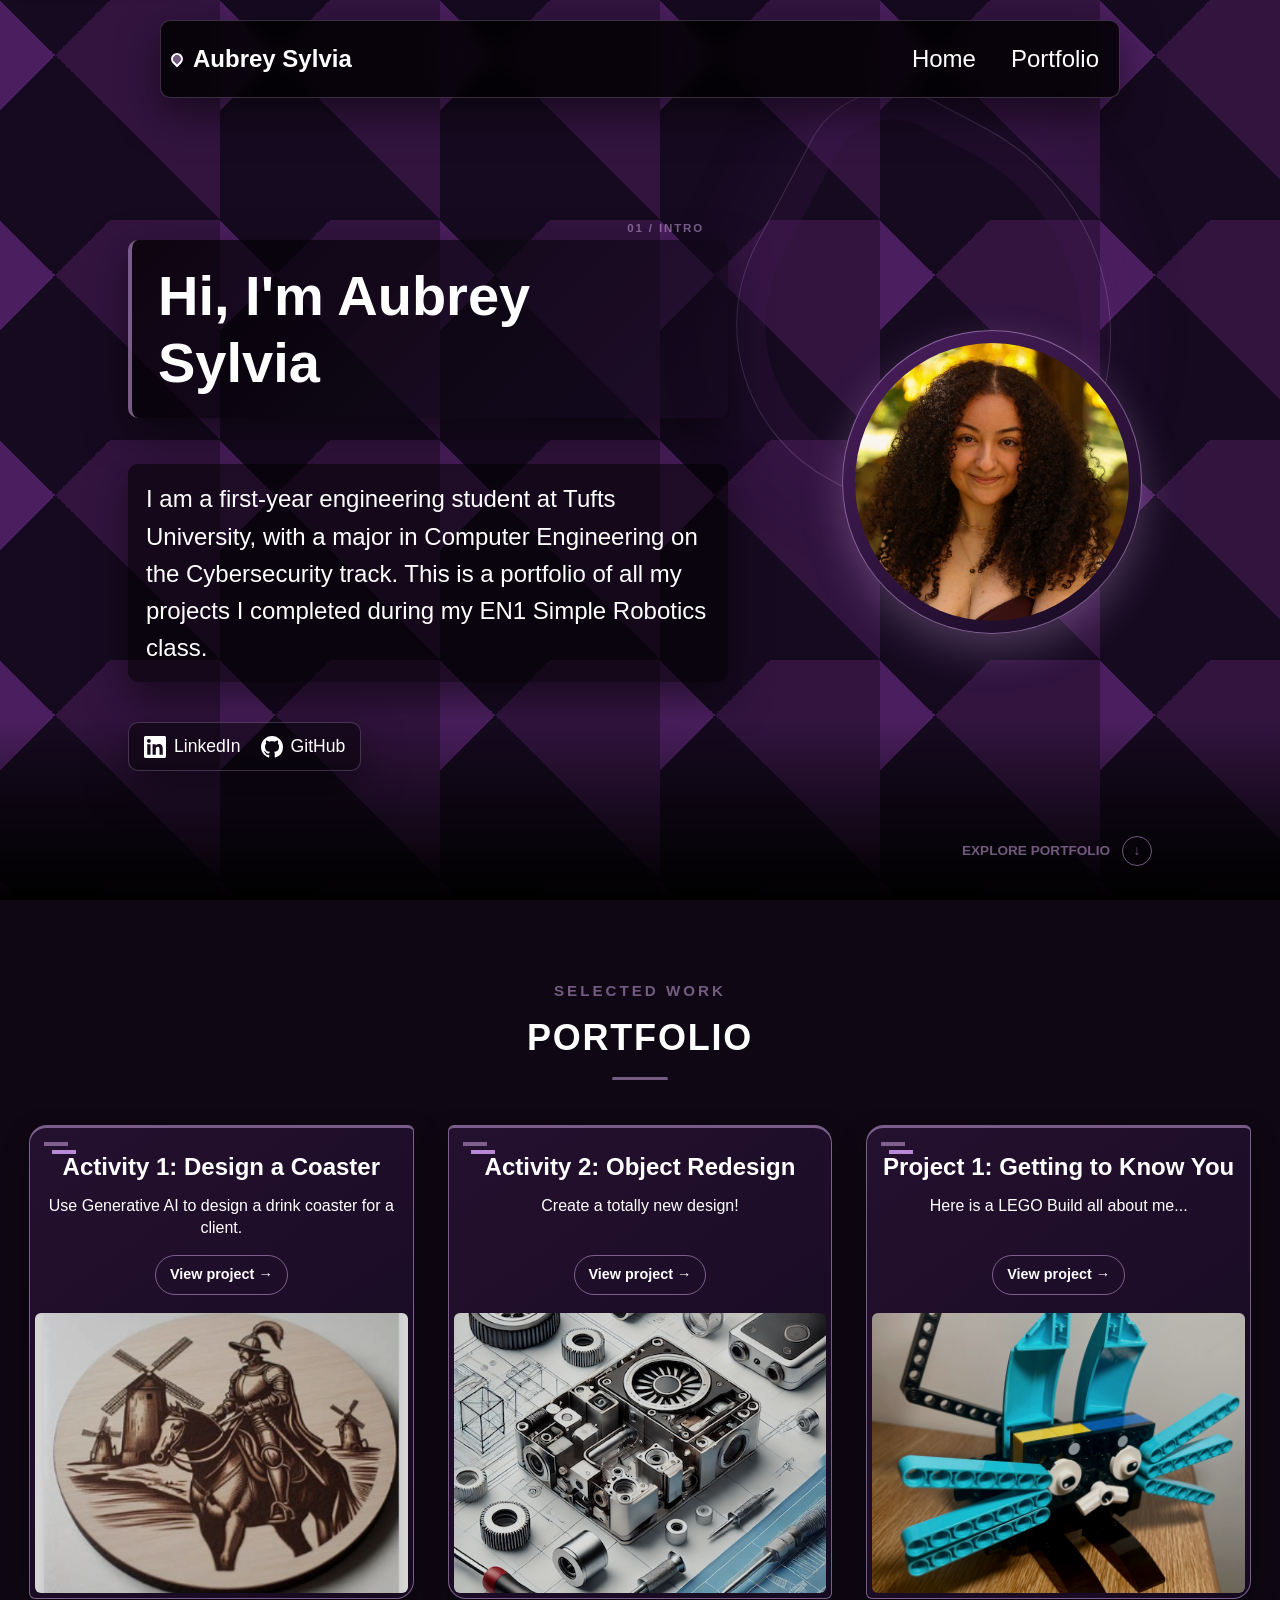
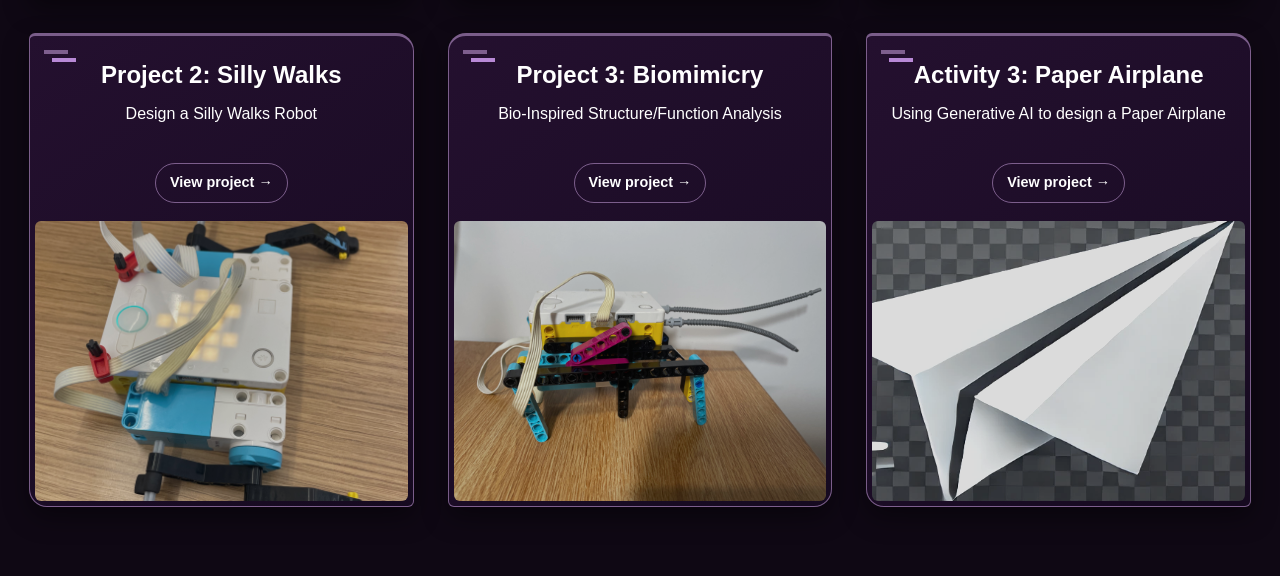
==== index.html @ a6e06957 "Small changes" ====
<!DOCTYPE html>
<html lang="en">
<head>
    <title>Aubrey Sylvia - Portfolio</title>

    <!-- Recommended meta tags -->
    <meta charset="UTF-8">
    <meta name="viewport" content="width=device-width,initial-scale=1.0">
    <meta name="description" content="Aubrey Sylvia's engineering portfolio: activities and projects from an intro-to-engineering course.">

    <!-- Stylesheet (CSS) -->
    <link rel="stylesheet" href="./index.css">
</head>
<body>

    <a class="skip-link" href="#main-content">Skip to main content</a>

    <!-- Header and Navigation Section -->
    <header class="header">
        <a class="name">Aubrey Sylvia</a>
        <nav class="navbar">
            <a href="#">Home</a>
            <a href="#portfolio">Portfolio</a>
        </nav>
    </header>

    <!-- Introduction Section -->
    <section class="home" id="main-content" tabindex="-1">
        <div class="home-layout">
            <div class="home-content">
                <h1>Hi, I'm Aubrey Sylvia</h1>
                <p>I am a first-year engineering student at Tufts University, with a major in Computer Engineering on the Cybersecurity track. This is a portfolio of all my projects I completed during my EN1 Simple Robotics class.</p>

            <!-- Replace these hrefs with your own LinkedIn/GitHub URLs -->
            <div class="socials">
                <a href="https://www.linkedin.com/in/aubrey-sylvia-99bbb8426/" target="_blank" rel="noopener" class="social-link">
                    <svg viewBox="0 0 24 24" aria-hidden="true"><path d="M20.447 20.452h-3.554v-5.569c0-1.328-.027-3.037-1.852-3.037-1.853 0-2.136 1.446-2.136 2.939v5.667H9.351V9h3.414v1.561h.046c.477-.9 1.637-1.85 3.37-1.85 3.601 0 4.267 2.37 4.267 5.455v6.286zM5.337 7.433c-1.144 0-2.063-.926-2.063-2.065 0-1.138.92-2.063 2.063-2.063 1.14 0 2.064.925 2.064 2.063 0 1.139-.925 2.065-2.064 2.065zm1.782 13.019H3.555V9h3.564v11.452zM22.225 0H1.771C.792 0 0 .774 0 1.729v20.542C0 23.227.792 24 1.771 24h20.451C23.2 24 24 23.227 24 22.271V1.729C24 .774 23.2 0 22.222 0h.003z"/></svg>
                    <span>LinkedIn</span>
                </a>
                <a href="https://github.com/Asylvi02" target="_blank" rel="noopener" class="social-link">
                    <svg viewBox="0 0 24 24" aria-hidden="true"><path d="M12 0C5.37 0 0 5.37 0 12c0 5.31 3.435 9.795 8.205 11.385.6.105.825-.255.825-.57 0-.285-.015-1.23-.015-2.235-3.015.555-3.795-.735-4.035-1.41-.135-.345-.72-1.41-1.23-1.695-.42-.225-1.02-.78-.015-.795.945-.015 1.62.87 1.845 1.23 1.08 1.815 2.805 1.305 3.495.99.105-.78.42-1.305.765-1.605-2.67-.3-5.46-1.335-5.46-5.925 0-1.305.465-2.385 1.23-3.225-.12-.3-.54-1.53.12-3.18 0 0 1.005-.315 3.3 1.23.96-.27 1.98-.405 3-.405s2.04.135 3 .405c2.295-1.56 3.3-1.23 3.3-1.23.66 1.65.24 2.88.12 3.18.765.84 1.23 1.905 1.23 3.225 0 4.605-2.805 5.625-5.475 5.925.435.375.81 1.095.81 2.22 0 1.605-.015 2.895-.015 3.3 0 .315.225.69.825.57A12.02 12.02 0 0024 12c0-6.63-5.37-12-12-12z"/></svg>
                    <span>GitHub</span>
                </a>
            </div>
            </div>

            <figure class="headshot-card">
                <div class="headshot-frame">
                    <img class="headshot-image" src="./images/meheadshot.jpeg" alt="Professional headshot of Aubrey Sylvia">
                </div>
            </figure>
        </div>
        <a class="hero-scroll-cue" href="#portfolio">
            <span>Explore portfolio</span>
            <span aria-hidden="true">&#8595;</span>
        </a>
    </section>

    <!-- Portfolio Section -->
    <section class="portfolio" id="portfolio">
        <h2 class="portfolio-heading">Portfolio</h2>

        <!-- PROJECT -->
        <article class="project-card">
            <a href="./activity01.html" class="project-link">
                <h2 class="project-title">Activity 1: Design a Coaster</h2>
                <p class="project-desc">Use Generative AI to design a drink coaster for a client.</p>
                <span class="project-action">View project <span aria-hidden="true">&#8594;</span></span>
                <img src="./images/activity01.png" class="project-img" alt="Drink coaster design from Activity 1">
            </a>
        </article>

        <!-- PROJECT -->
        <article class="project-card">
            <a href="./activity02.html" class="project-link">
                <h2 class="project-title">Activity 2: Object Redesign</h2>
                <p class="project-desc">Create a totally new design!</p>
                <span class="project-action">View project <span aria-hidden="true">&#8594;</span></span>
                <img src="./images/activity02.png" class="project-img" alt="Redesigned object from Activity 2">
            </a>
        </article>

        <!-- PROJECT -->
        <article class="project-card">
            <a href="./project01.html" class="project-link">
                <h2 class="project-title">Project 1: Getting to Know You</h2>
                <p class="project-desc">Here is a LEGO Build all about me...</p>
                <span class="project-action">View project <span aria-hidden="true">&#8594;</span></span>
                <img src="./images/aboutmeprojectphoto.jpeg" class="project-img" alt="Personal LEGO build from Project 1">
            </a>
        </article>

        <!-- PROJECT -->
        <article class="project-card">
            <a href="./project02.html" class="project-link">
                <h2 class="project-title">Project 2: Silly Walks</h2>
                <p class="project-desc">Design a Silly Walks Robot</p>
                <span class="project-action">View project <span aria-hidden="true">&#8594;</span></span>
                <img src="./images/sillywalksdesignphoto.jpeg" class="project-img" alt="Silly Walks robot design and prototype photo">
            </a>
        </article>

        <!-- PROJECT -->
        <article class="project-card">
            <a href="./project03.html" class="project-link">
                <h2 class="project-title">Project 3: Biomimicry</h2>
                <p class="project-desc">Bio-Inspired Structure/Function Analysis</p>
                <span class="project-action">View project <span aria-hidden="true">&#8594;</span></span>
                <img src="./images/bug1_biomimicry.jpeg" class="project-img" alt="Biomimicry robot design photo">
            </a>
        </article>

        <!-- PROJECT -->
        <article class="project-card">
            <a href="./activity03.html" class="project-link">
                <h2 class="project-title">Activity 3: Paper Airplane</h2>
                <p class="project-desc">Using Generative AI to design a Paper Airplane</p>
                <span class="project-action">View project <span aria-hidden="true">&#8594;</span></span>
                <img src="./images/activity03.png" class="project-img" alt="Paper airplane design from Activity 3">
            </a>
        </article>

    </section>
    
</body>
</html>
---- index.css ----
@import url("./theme.css");

*,
*::before,
*::after {
    box-sizing: border-box;
}

html {
    scroll-behavior: smooth;
}

:focus-visible {
    outline: 3px solid var(--color-border-strong);
    outline-offset: 4px;
}

.skip-link {
    position: fixed;
    top: 1rem;
    left: 1rem;
    z-index: 1100;
    padding: 0.75rem 1rem;
    background: var(--color-accent);
    color: var(--color-text-on-dark);
    border: 1px solid var(--color-border-strong);
    border-radius: calc(var(--radius) - 4px);
    box-shadow: var(--shadow-card);
    transform: translateY(-200%);
    transition: transform 180ms ease;
}

.skip-link:focus {
    transform: translateY(0);
}

body {
    background-color: var(--color-bg-hero);
    font-family: var(--font-body);
    line-height: 1.5;
    margin: 0;
}

/* **************************** */
/* Style for the header section */
/* **************************** */

.header {
    position: fixed;
    top: 20px;
    left: 50%;
    transform: translateX(-50%);
    width: 75%;
    background: rgba(0, 0, 0, 0.84);
    backdrop-filter: blur(10px);
    -webkit-backdrop-filter: blur(10px);
    border: 1px solid var(--color-border);
    box-shadow: var(--shadow-panel);
    z-index: 1000;
    display: flex;
    flex-wrap: wrap;
    justify-content: space-between;
    align-items: center;
    padding: 10px;
    color: var(--color-text-on-dark);
    border-radius: var(--radius);
}

.header .name {
    display: inline-flex;
    align-items: center;
    gap: 10px;
    text-align: left;
    font-size: 1.5em;
    font-weight: 700;
}

.header .name::before {
    content: "";
    display: inline-block;
    width: 12px;
    height: 12px;
    background: var(--color-border-strong);
    border: 2px solid var(--color-text-on-dark);
    border-radius: 50% 50% 50% 0;
    transform: rotate(-45deg);
}

.header .navbar {
    display: flex;
    gap: 15px;
    font-size: 1.5em;
}

.header .navbar a {
    text-decoration: none;
    color: var(--color-text-on-dark);
    padding: 10px;
    border-radius: calc(var(--radius) - 4px);
    transition: background-color 180ms ease, color 180ms ease;
}

.header .navbar a:hover,
.header .navbar a:focus-visible {
    background-color: var(--color-accent);
    color: var(--color-text-on-dark);
}

/* ************************** */
/* Style for the home section */
/* ************************** */

.home {
    position: relative;
    min-height: 100vh;
    min-height: 100svh;
    display: flex;
    align-items: center;
    padding: 6rem 10% 2rem;
    color: var(--color-text-on-dark);
    background-color: var(--color-pattern-dark);
    background-image: conic-gradient(
        from 45deg at 25% 25%,
        var(--color-pattern-light) 0 25%,
        transparent 0 50%,
        var(--color-accent) 0 75%,
        transparent 0
    );
    background-size: 220px 220px;
    overflow: hidden;
}

.home::after {
    content: "";
    position: absolute;
    right: 0;
    bottom: 0;
    left: 0;
    height: 180px;
    background: linear-gradient(to bottom, transparent, var(--color-bg-dark));
    pointer-events: none;
}

.home::before {
    content: "";
    position: absolute;
    top: 14%;
    right: 12%;
    width: 24rem;
    height: 24rem;
    border: 1px solid rgba(200, 160, 220, 0.24);
    border-radius: 28% 72% 46% 54%;
    transform: rotate(28deg);
    box-shadow: inset 0 0 0 28px rgba(75, 31, 95, 0.18), 0 0 80px rgba(75, 31, 95, 0.24);
    animation: hero-drift 16s ease-in-out infinite alternate;
    pointer-events: none;
}

.home-content {
    position: relative;
    z-index: 1;
    max-width: 600px;
}

.home-layout {
    display: grid;
    grid-template-columns: minmax(0, 1fr) minmax(220px, 320px);
    align-items: center;
    gap: clamp(2rem, 7vw, 6rem);
    width: min(1100px, 100%);
    margin-inline: auto;
}

@keyframes hero-reveal {
    from {
        opacity: 0;
        transform: translateY(18px);
    }

    to {
        opacity: 1;
        transform: translateY(0);
    }
}

@keyframes hero-drift {
    from {
        transform: rotate(28deg) translate3d(0, 0, 0);
    }

    to {
        transform: rotate(36deg) translate3d(-24px, 18px, 0);
    }
}

.home-content h1 {
    position: relative;
    font-size: 56px;
    font-weight: 700;
    line-height: 1.2;
    background: linear-gradient(135deg, rgba(0, 0, 0, 0.72), rgba(22, 10, 32, 0.68));
    padding: 22px 26px;
    border-radius: var(--radius);
    border-left: 4px solid var(--color-border-strong);
    box-shadow: var(--shadow-panel);
    animation: hero-reveal 700ms cubic-bezier(0.22, 1, 0.36, 1) both;
}

.home-content h1::after {
    content: "01 / INTRO";
    position: absolute;
    top: -18px;
    right: 24px;
    color: var(--color-border-strong);
    font-size: 0.72rem;
    font-weight: 700;
    letter-spacing: 0.16em;
}

.home-content p {
    position: relative;
    font-size: 1.5em;
    margin: 20px 0 40px;
    background: rgba(0, 0, 0, 0.58);
    padding: 16px 18px;
    line-height: 1.55;
    border-radius: var(--radius);
    box-shadow: var(--shadow-panel);
    animation: hero-reveal 700ms 120ms cubic-bezier(0.22, 1, 0.36, 1) both;
}

.socials {
    position: relative;
    display: flex;
    gap: 20px;
    width: fit-content;
    background: var(--color-bg-overlay);
    padding: 10px 15px;
    border-radius: var(--radius);
    border: 1px solid var(--color-border);
    box-shadow: var(--shadow-panel);
    animation: hero-reveal 700ms 240ms cubic-bezier(0.22, 1, 0.36, 1) both;
}

.hero-scroll-cue {
    position: absolute;
    right: 10%;
    bottom: 34px;
    z-index: 2;
    display: inline-flex;
    align-items: center;
    gap: 12px;
    color: var(--color-border-strong);
    font-size: 0.85rem;
    font-weight: 700;
    text-decoration: none;
    text-transform: uppercase;
    animation: hero-reveal 700ms 600ms cubic-bezier(0.22, 1, 0.36, 1) both;
    transition: color 180ms ease, transform 180ms ease;
}

.hero-scroll-cue span:last-child {
    display: grid;
    place-items: center;
    width: 30px;
    height: 30px;
    border: 1px solid var(--color-border-strong);
    border-radius: 50%;
}

.hero-scroll-cue:hover,
.hero-scroll-cue:focus-visible {
    color: var(--color-text-on-dark);
    transform: translateY(3px);
}

.headshot-card {
    position: relative;
    z-index: 1;
    width: min(100%, 300px);
    margin: 0 auto;
    color: var(--color-text-on-dark);
    text-align: center;
    animation: hero-reveal 700ms 360ms cubic-bezier(0.22, 1, 0.36, 1) both;
}

.headshot-frame {
    display: grid;
    place-items: center;
    aspect-ratio: 1;
    padding: 12px;
    background: linear-gradient(145deg, var(--color-accent), var(--color-pattern-dark));
    border: 1px solid var(--color-border-strong);
    border-radius: 50%;
    box-shadow: 0 16px 40px rgba(200, 160, 220, 0.3);
    transition: transform 220ms ease, box-shadow 220ms ease;
}

.headshot-image {
    display: block;
    width: 100%;
    height: 100%;
    object-fit: cover;
    border-radius: 50%;
}

.headshot-card:hover .headshot-frame,
.headshot-card:focus-within .headshot-frame {
    transform: translateY(-6px) rotate(2deg);
    box-shadow: 0 22px 48px rgba(200, 160, 220, 0.45);
}

.social-link {
    display: flex;
    align-items: center;
    gap: 8px;
    color: var(--color-text-on-dark);
    text-decoration: none;
    font-size: 1.1em;
}

.social-link:hover {
    color: var(--color-accent);
}

.social-link:focus-visible {
    outline: 2px solid var(--color-border-strong);
    outline-offset: 4px;
}

.social-link svg {
    width: 22px;
    height: 22px;
    fill: currentColor;
}

/* ************************************* */
/* Style for the project listing section */
/* ************************************* */

.portfolio {
    scroll-margin-top: 100px;
    padding-block: 5rem 4rem;
    max-width: 100%;
    margin-inline: 1.5rem;

    display: grid;
    gap: 1.5rem;
    grid-template-columns: repeat(3, minmax(0, 1fr));
    justify-items: stretch;
}

.portfolio-heading {
    grid-column: 1 / -1;
    margin: 0 0 1rem;
    color: var(--color-text-on-dark);
    font-size: 2.25rem;
    font-weight: 700;
    text-align: center;
    letter-spacing: 0.05em;
    text-transform: uppercase;
}

.portfolio-heading::before {
    content: "SELECTED WORK";
    display: block;
    margin-bottom: 8px;
    color: var(--color-border-strong);
    font-size: 0.42em;
    letter-spacing: 0.2em;
}

.portfolio-heading::after {
    content: "";
    display: block;
    width: 56px;
    height: 3px;
    margin: 12px auto 0;
    background: var(--color-border-strong);
    border-radius: 999px;
}

.project-card {
    position: relative;
    padding: 5px;
    margin: 5px;
    background: linear-gradient(145deg, var(--color-card-surface), var(--color-pattern-dark));
    border-radius: var(--radius);
    border: 1px solid var(--color-border-strong);
    border-top: 3px solid var(--color-border-strong);
    box-shadow: var(--shadow-card);
    overflow: hidden;
    text-align: center;
    transition: transform 180ms ease, box-shadow 180ms ease;
}

.project-card::before {
    content: "";
    position: absolute;
    top: 14px;
    left: 14px;
    z-index: 1;
    width: 24px;
    height: 4px;
    background: var(--color-border-strong);
    box-shadow: 8px 8px 0 var(--color-primary);
    pointer-events: none;
}

.project-card:hover {
    transform: translateY(-6px);
    background: linear-gradient(145deg, var(--color-card-hover), var(--color-card-surface));
    box-shadow: 0 16px 32px rgba(96, 48, 120, 0.3);
}

.project-card:nth-of-type(odd) {
    border-radius: 18px 6px 18px 6px;
}

.project-card:nth-of-type(even) {
    border-radius: 6px 18px 6px 18px;
}

.project-card:nth-of-type(odd):hover {
    transform: translateY(-6px) rotate(-0.6deg);
}

.project-card:nth-of-type(even):hover {
    transform: translateY(-6px) rotate(0.6deg);
}

.project-card:active {
    transform: translateY(-2px) scale(0.99);
    box-shadow: var(--shadow-card);
}

.project-card:focus-within {
    border-color: var(--color-text-on-dark);
    box-shadow: 0 16px 32px rgba(96, 48, 120, 0.42);
}

.project-link {
    display: flex;
    flex-direction: column;
    height: 100%;
    color: var(--color-text-on-dark);
    text-decoration: none;
}

.project-link:focus-visible {
    outline-offset: -3px;
}

.project-link:focus-visible .project-action {
    background-color: var(--color-text-on-dark);
    color: var(--color-accent-dark);
}

.project-title {
    font-size: 1.5em;
    margin: 16px 10px 10px;
}

.project-desc {
    margin: 0 10px 16px;
    min-height: 2.8em;
    line-height: 1.4;
    overflow-wrap: break-word;
}

.project-action {
    align-self: center;
    margin: 0 10px 18px;
    padding: 8px 14px;
    border: 1px solid var(--color-border-strong);
    border-radius: 999px;
    color: var(--color-text-on-dark);
    font-size: 0.9em;
    font-weight: 700;
    transition: background-color 180ms ease, color 180ms ease, transform 180ms ease;
}

.project-card:hover .project-action {
    background-color: var(--color-text-on-dark);
    color: var(--color-accent-dark);
    transform: translateY(-1px);
}

.project-img {
    display: block;
    width: 100%;
    aspect-ratio: 4 / 3;
    object-fit: cover;
    border-radius: calc(var(--radius) - 4px);
    margin-top: auto;
    filter: brightness(0.86) saturate(0.9);
    transition: filter 180ms ease;
}

.project-card:nth-of-type(3n) .project-img {
    filter: grayscale(0.2) contrast(1.08) brightness(0.86);
}

.project-card:hover .project-img {
    filter: brightness(1.08) saturate(1.08);
}

@media (prefers-reduced-motion: reduce) {
    html {
        scroll-behavior: auto;
    }

    *,
    *::before,
    *::after {
        transition-duration: 0.01ms !important;
        animation-duration: 0.01ms !important;
        animation-iteration-count: 1 !important;
    }

    .home-content h1,
    .home-content p,
    .socials,
    .headshot-card {
        opacity: 1;
        transform: none;
    }
}

/* ***************************** */
/* Responsive: tablet and mobile */
/* ***************************** */

@media (max-width: 900px) {
    .portfolio {
        grid-template-columns: repeat(2, minmax(0, 1fr));
    }

    .home-content h1 {
        font-size: 40px;
    }

    .home-layout {
        grid-template-columns: minmax(0, 1fr) 220px;
        gap: 2rem;
    }
}

@media (max-width: 600px) {
    .header {
        width: 92%;
        flex-direction: column;
        justify-content: center;
        gap: 6px;
        text-align: center;
        padding: 8px;
    }

    .header .name {
        font-size: 1.1em;
    }

    .header .navbar {
        font-size: 1em;
        gap: 10px;
    }

    .home {
        padding: 7rem 6% 2rem;
    }

    .hero-scroll-cue {
        right: 6%;
        bottom: 22px;
        font-size: 0.72rem;
    }

    .home-layout {
        grid-template-columns: 1fr;
        gap: 2rem;
    }

    .headshot-card {
        width: min(70vw, 260px);
    }

    .home-content h1 {
        font-size: 30px;
    }

    .home-content p {
        font-size: 1.1em;
    }

    .social-link {
        font-size: 1em;
    }

    .social-link svg {
        width: 18px;
        height: 18px;
    }

    .portfolio {
        grid-template-columns: 1fr;
        margin-inline: 0.5rem;
    }
}
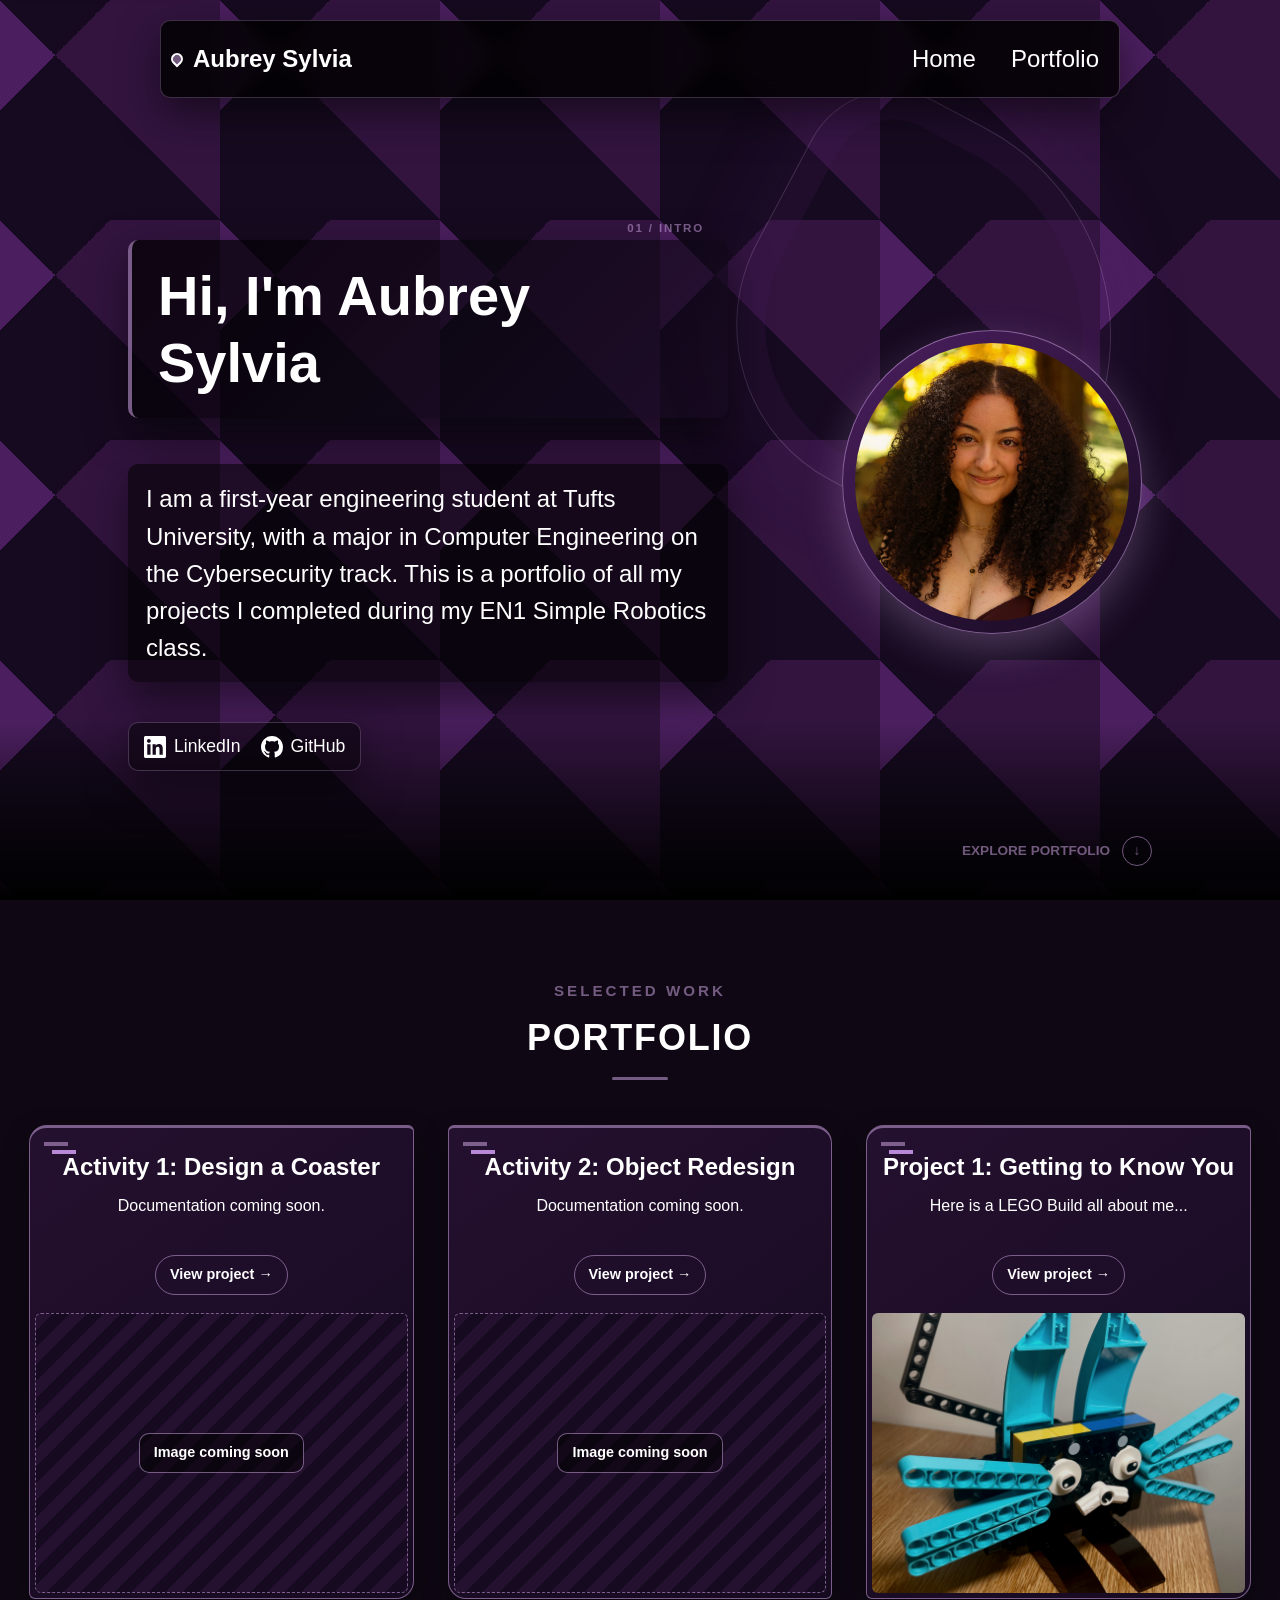
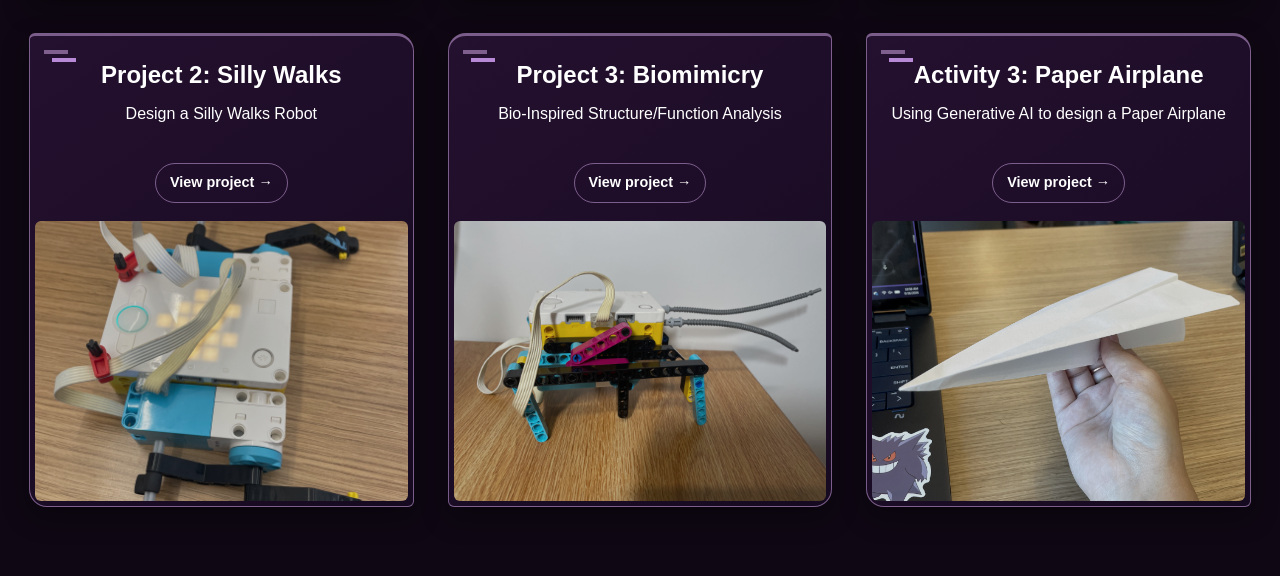
==== commit 52b764f4: "Added Placeholders" ====
--- a/index.html
+++ b/index.html
@@ -64,9 +64,9 @@
         <article class="project-card">
             <a href="./activity01.html" class="project-link">
                 <h2 class="project-title">Activity 1: Design a Coaster</h2>
-                <p class="project-desc">Use Generative AI to design a drink coaster for a client.</p>
+                <p class="project-desc">Documentation coming soon.</p>
                 <span class="project-action">View project <span aria-hidden="true">&#8594;</span></span>
-                <img src="./images/activity01.png" class="project-img" alt="Drink coaster design from Activity 1">
+                <div class="project-placeholder"><span>Image coming soon</span></div>
             </a>
         </article>
 
@@ -74,9 +74,9 @@
         <article class="project-card">
             <a href="./activity02.html" class="project-link">
                 <h2 class="project-title">Activity 2: Object Redesign</h2>
-                <p class="project-desc">Create a totally new design!</p>
+                <p class="project-desc">Documentation coming soon.</p>
                 <span class="project-action">View project <span aria-hidden="true">&#8594;</span></span>
-                <img src="./images/activity02.png" class="project-img" alt="Redesigned object from Activity 2">
+                <div class="project-placeholder"><span>Image coming soon</span></div>
             </a>
         </article>
 
@@ -116,7 +116,7 @@
                 <h2 class="project-title">Activity 3: Paper Airplane</h2>
                 <p class="project-desc">Using Generative AI to design a Paper Airplane</p>
                 <span class="project-action">View project <span aria-hidden="true">&#8594;</span></span>
-                <img src="./images/activity03.png" class="project-img" alt="Paper airplane design from Activity 3">
+                <img src="./images/paperairplanephoto.jpeg" class="project-img" alt="Paper airplane prototype and final design photo">
             </a>
         </article>
 
--- a/index.css
+++ b/index.css
@@ -505,6 +505,31 @@
     filter: brightness(1.08) saturate(1.08);
 }
 
+.project-placeholder {
+    display: grid;
+    place-items: center;
+    width: 100%;
+    aspect-ratio: 4 / 3;
+    margin-top: auto;
+    border: 1px dashed var(--color-border-strong);
+    border-radius: calc(var(--radius) - 4px);
+    background: repeating-linear-gradient(
+        135deg,
+        var(--color-card-surface) 0 12px,
+        var(--color-pattern-dark) 12px 24px
+    );
+    color: var(--color-text-on-dark);
+}
+
+.project-placeholder span {
+    padding: 8px 14px;
+    border: 1px solid var(--color-border-strong);
+    border-radius: var(--radius);
+    background: var(--color-bg-overlay);
+    font-size: 0.9em;
+    font-weight: 700;
+}
+
 @media (prefers-reduced-motion: reduce) {
     html {
         scroll-behavior: auto;
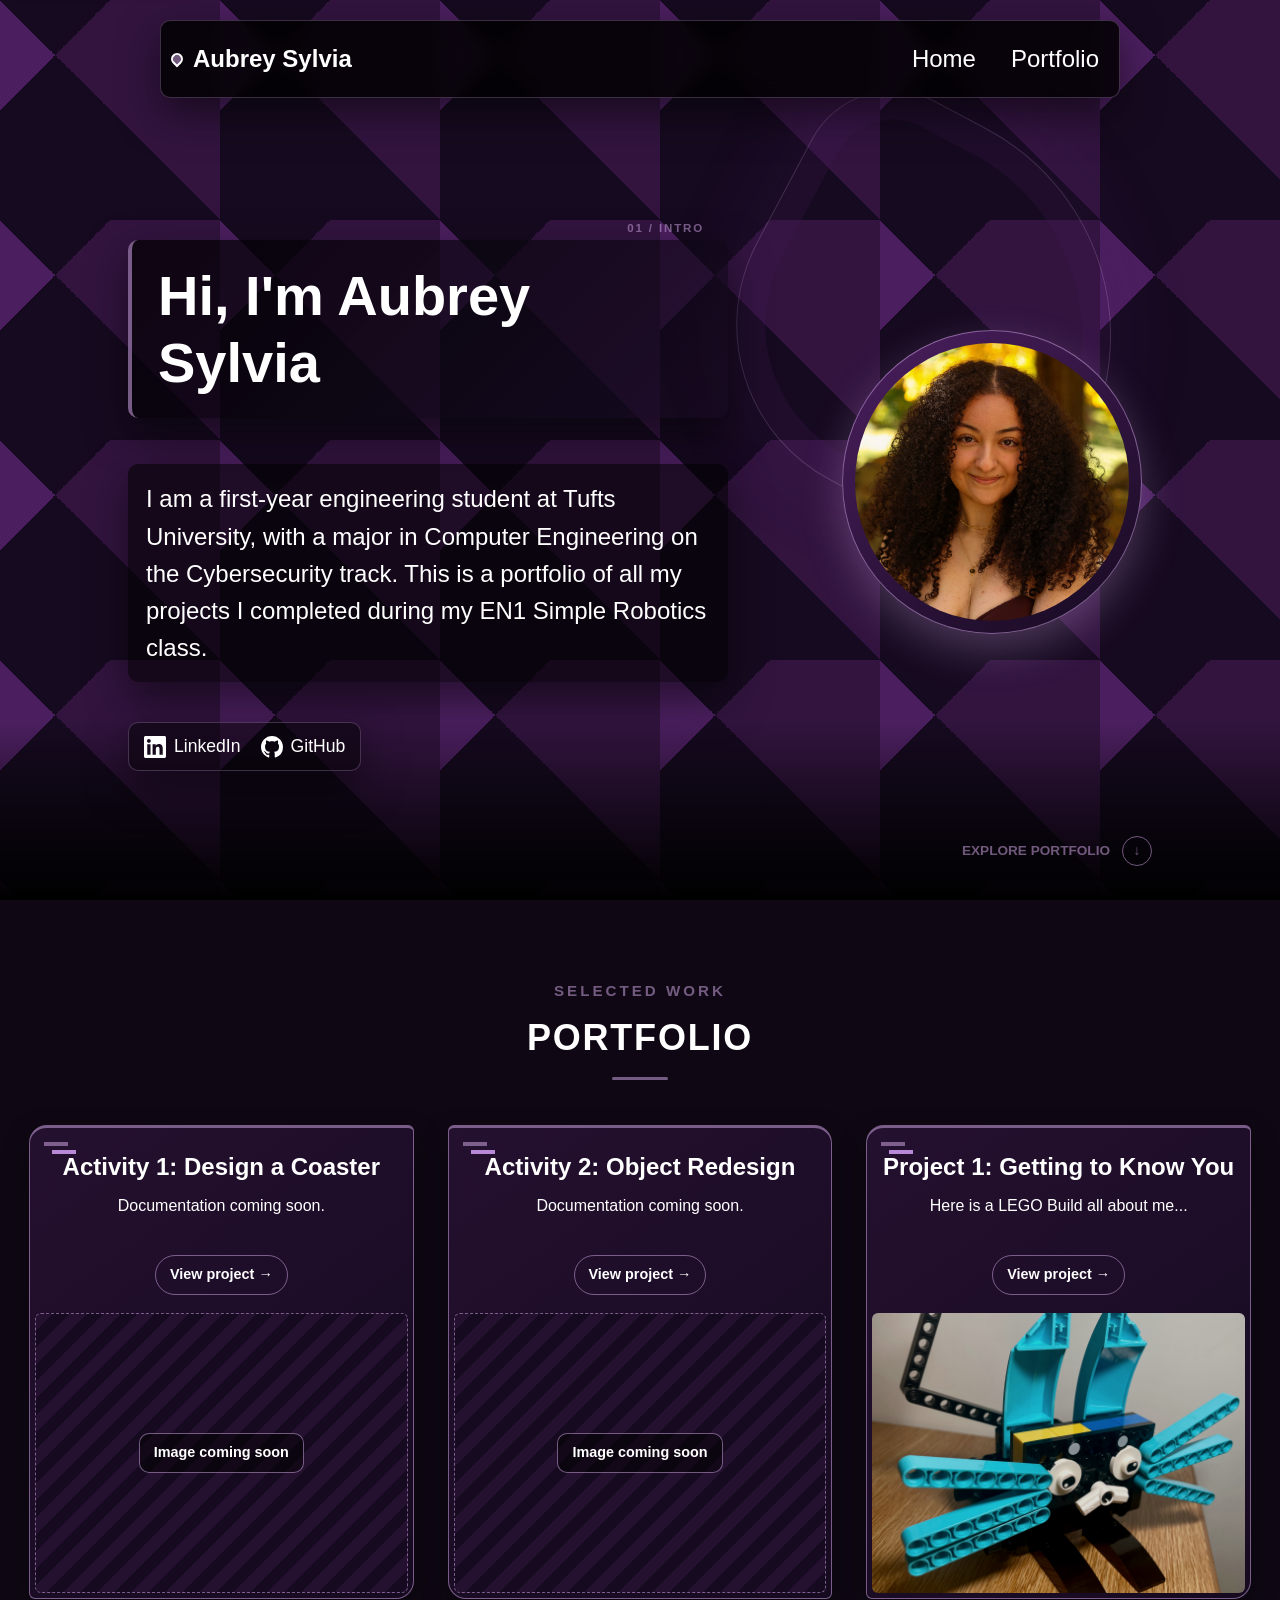
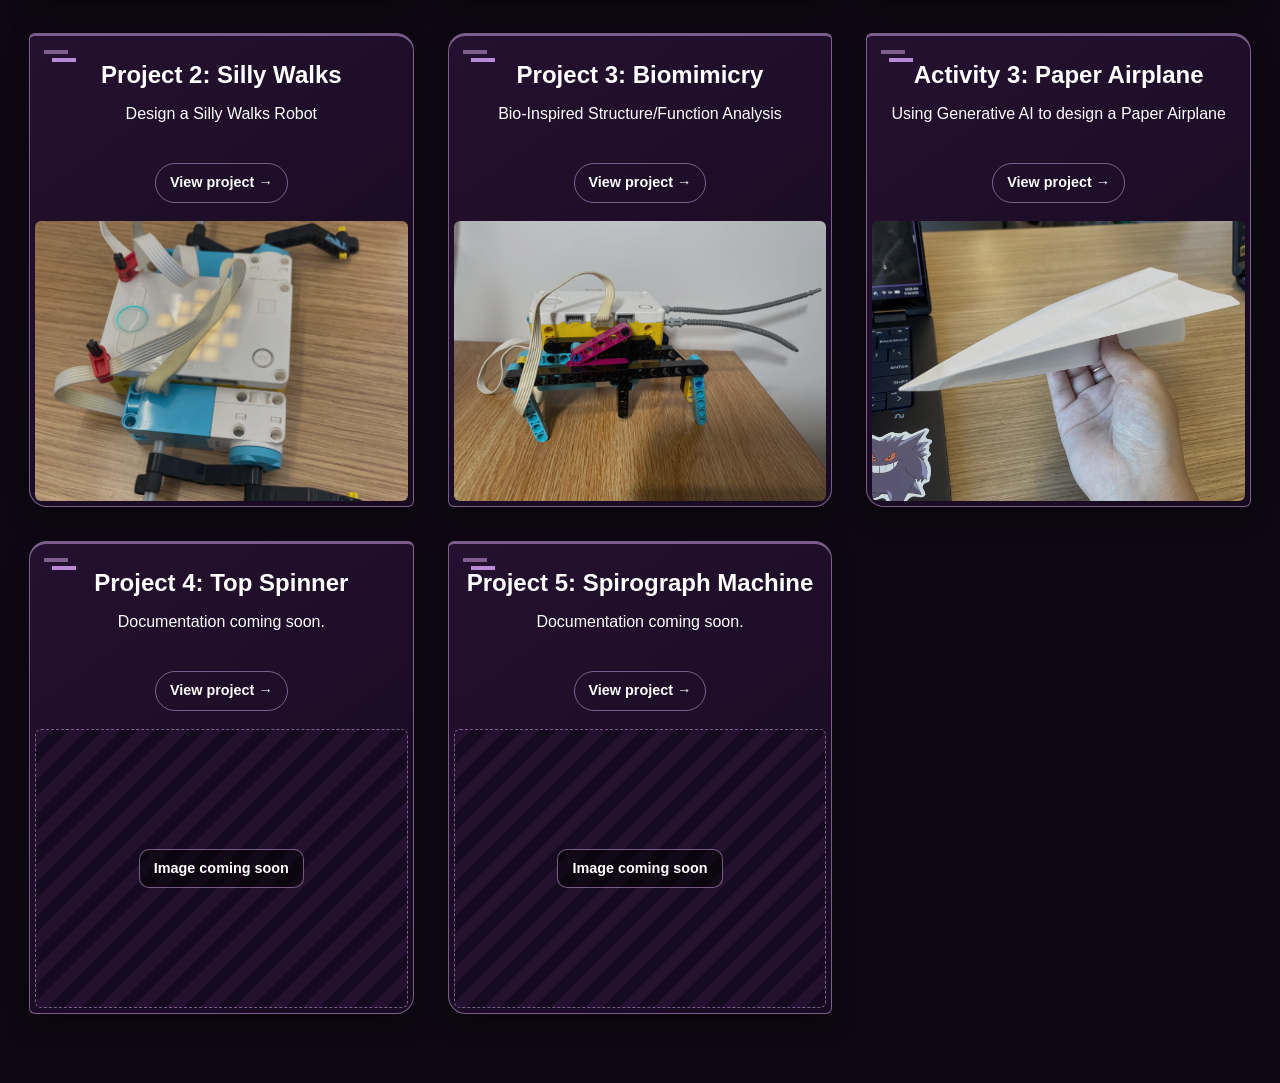
==== commit 89e53d1d: "Updated Project 4 and Project 5" ====
--- a/index.html
+++ b/index.html
@@ -120,6 +120,26 @@
             </a>
         </article>
 
+        <!-- PROJECT -->
+        <article class="project-card">
+            <a href="./project04.html" class="project-link">
+                <h2 class="project-title">Project 4: Top Spinner</h2>
+                <p class="project-desc">Documentation coming soon.</p>
+                <span class="project-action">View project <span aria-hidden="true">&#8594;</span></span>
+                <div class="project-placeholder"><span>Image coming soon</span></div>
+            </a>
+        </article>
+
+        <!-- PROJECT -->
+        <article class="project-card">
+            <a href="./project05.html" class="project-link">
+                <h2 class="project-title">Project 5: Spirograph Machine</h2>
+                <p class="project-desc">Documentation coming soon.</p>
+                <span class="project-action">View project <span aria-hidden="true">&#8594;</span></span>
+                <div class="project-placeholder"><span>Image coming soon</span></div>
+            </a>
+        </article>
+
     </section>
     
 </body>
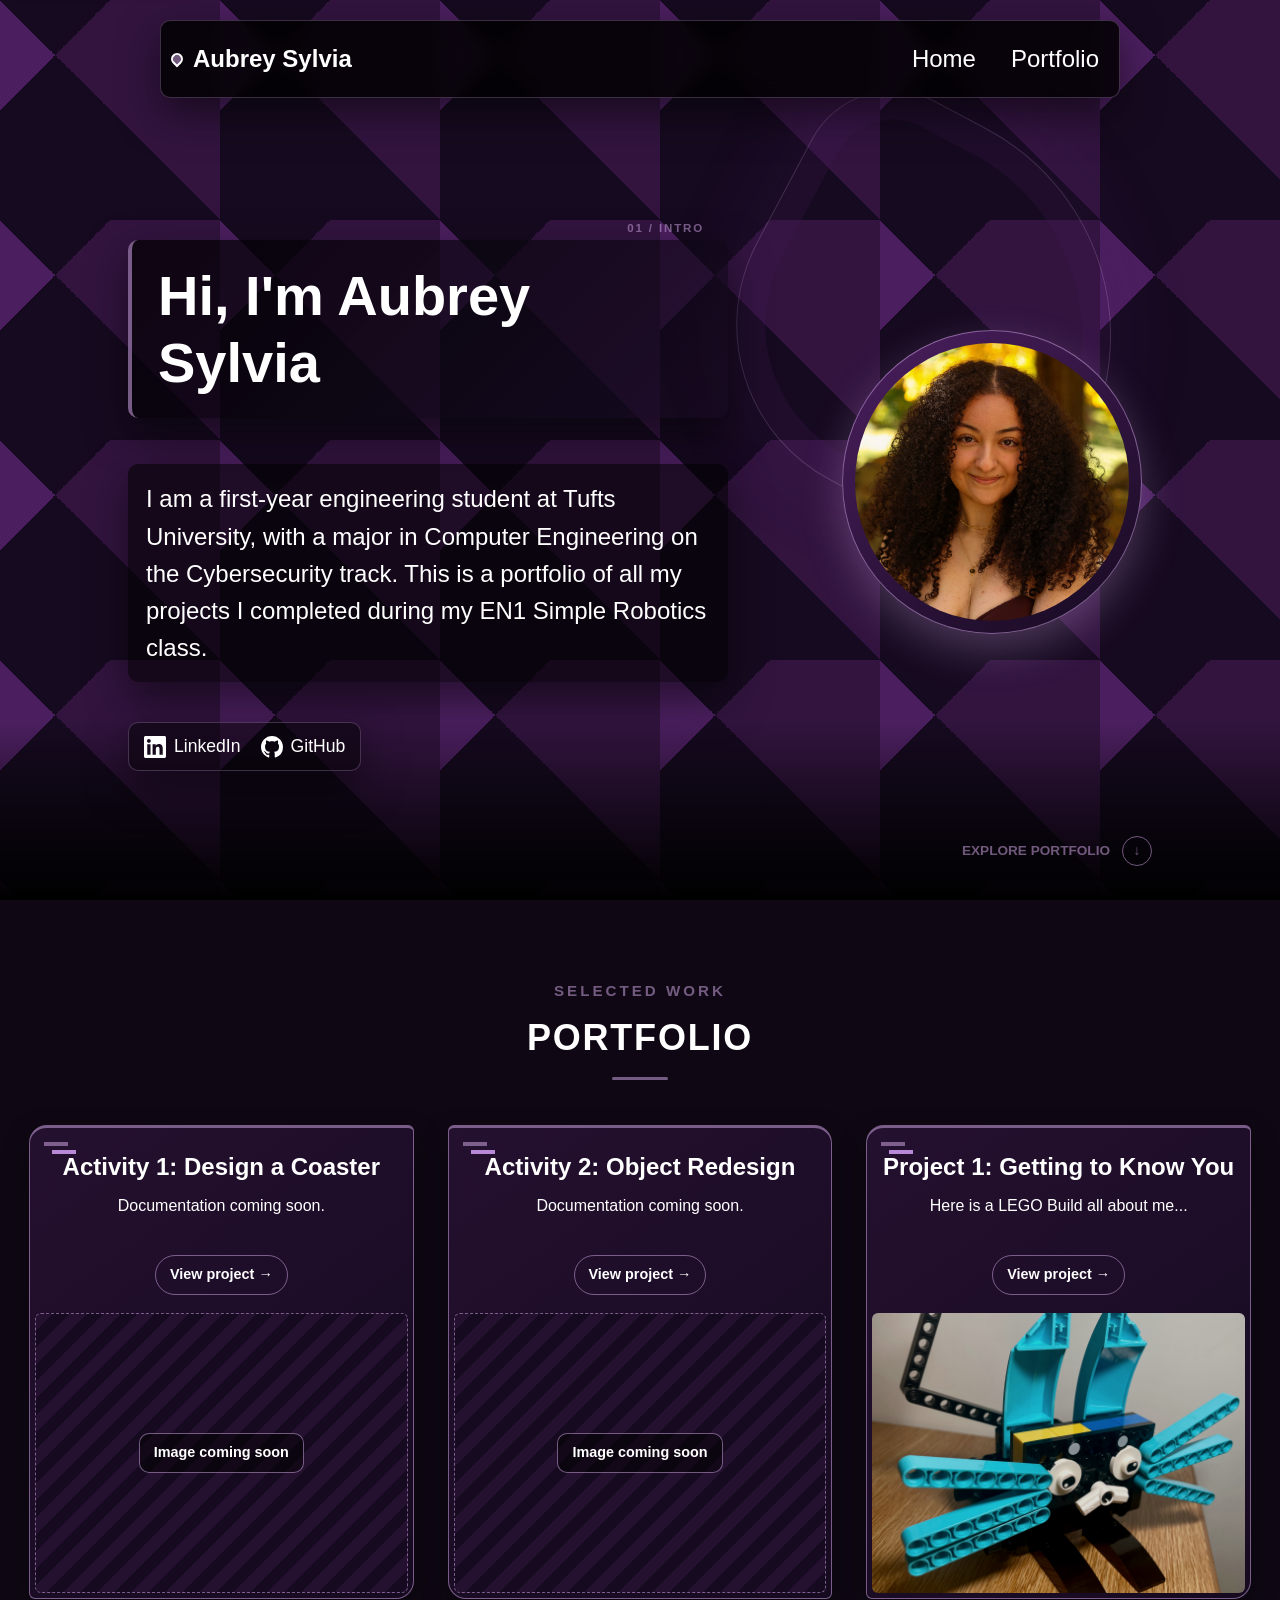
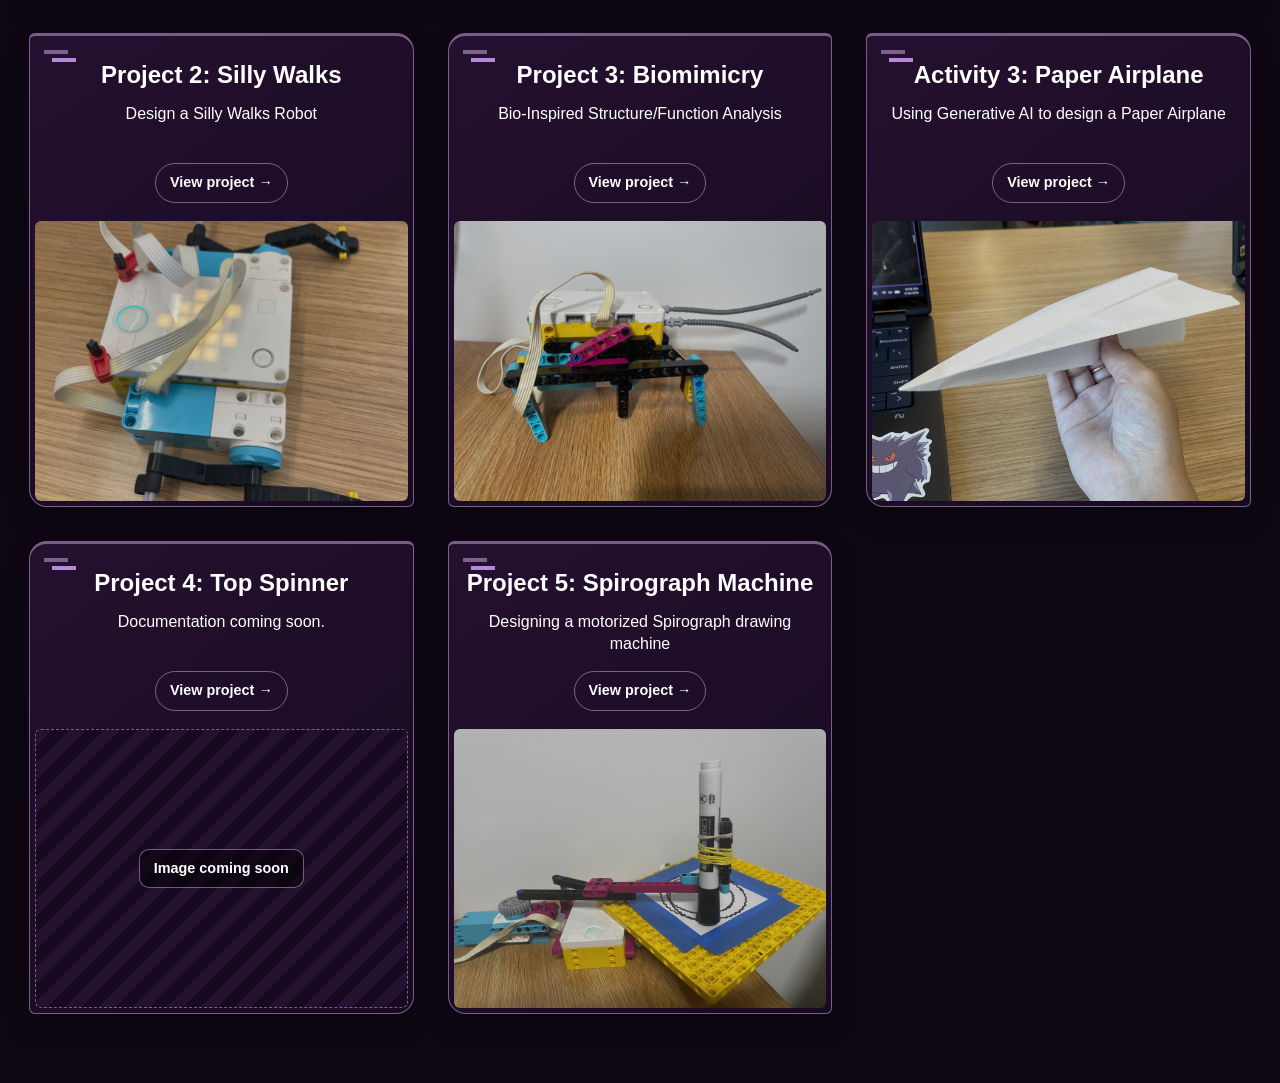
==== commit 7b29f040: "Updates to Project" ====
--- a/index.html
+++ b/index.html
@@ -134,9 +134,9 @@
         <article class="project-card">
             <a href="./project05.html" class="project-link">
                 <h2 class="project-title">Project 5: Spirograph Machine</h2>
-                <p class="project-desc">Documentation coming soon.</p>
+                <p class="project-desc">Designing a motorized Spirograph drawing machine</p>
                 <span class="project-action">View project <span aria-hidden="true">&#8594;</span></span>
-                <div class="project-placeholder"><span>Image coming soon</span></div>
+                <img src="./images/SpinographImage2.jpeg" class="project-img" alt="Spirograph drawing machine project photo">
             </a>
         </article>
 
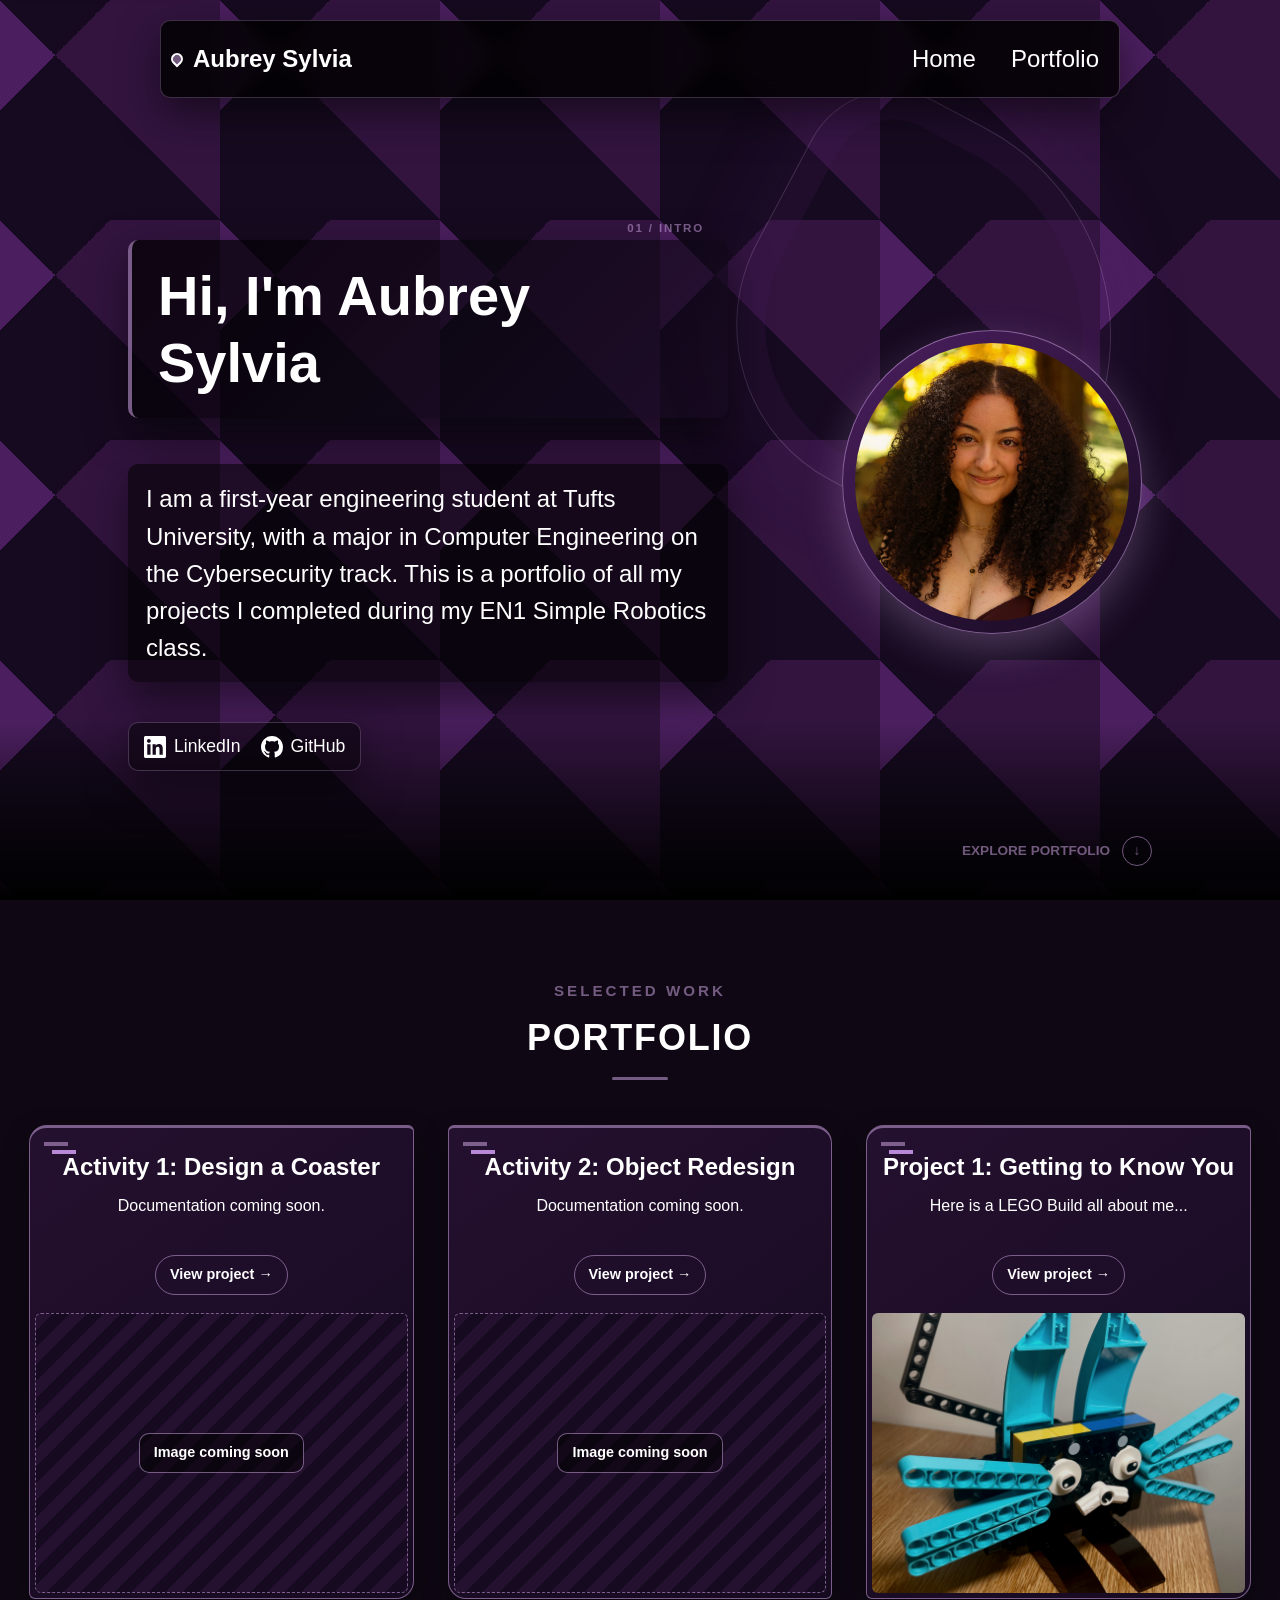
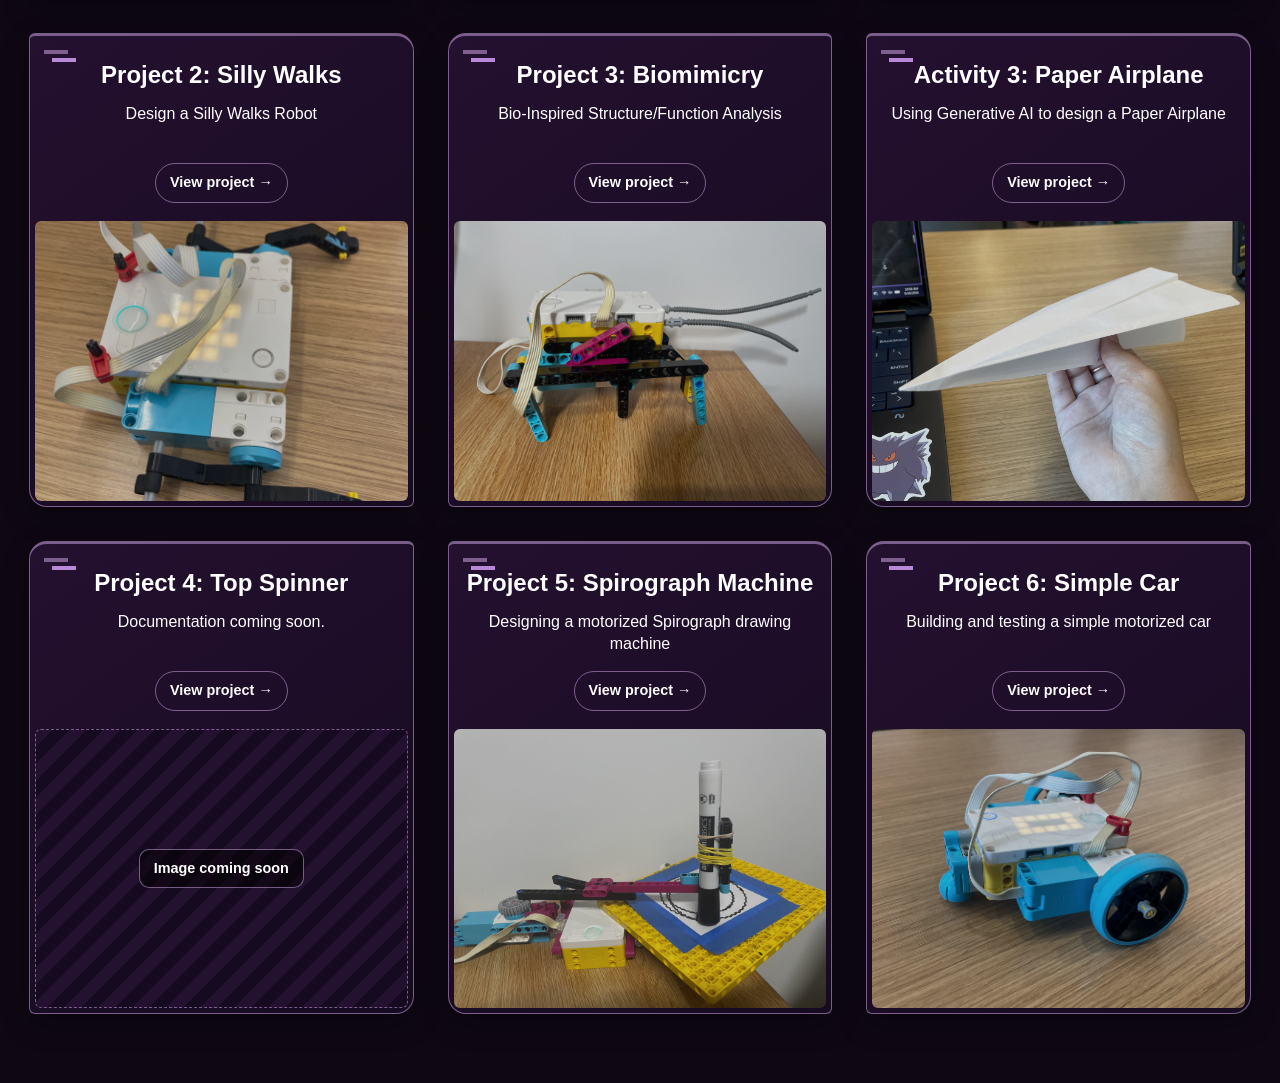
==== commit e9182511: "Added project 6 simple car" ====
--- a/index.html
+++ b/index.html
@@ -140,6 +140,16 @@
             </a>
         </article>
 
+        <!-- PROJECT -->
+        <article class="project-card">
+            <a href="./project06.html" class="project-link">
+                <h2 class="project-title">Project 6: Simple Car</h2>
+                <p class="project-desc">Building and testing a simple motorized car</p>
+                <span class="project-action">View project <span aria-hidden="true">&#8594;</span></span>
+                <img src="./images/SimpleCarImage.jpeg" class="project-img" alt="Simple Car project build photo">
+            </a>
+        </article>
+
     </section>
     
 </body>
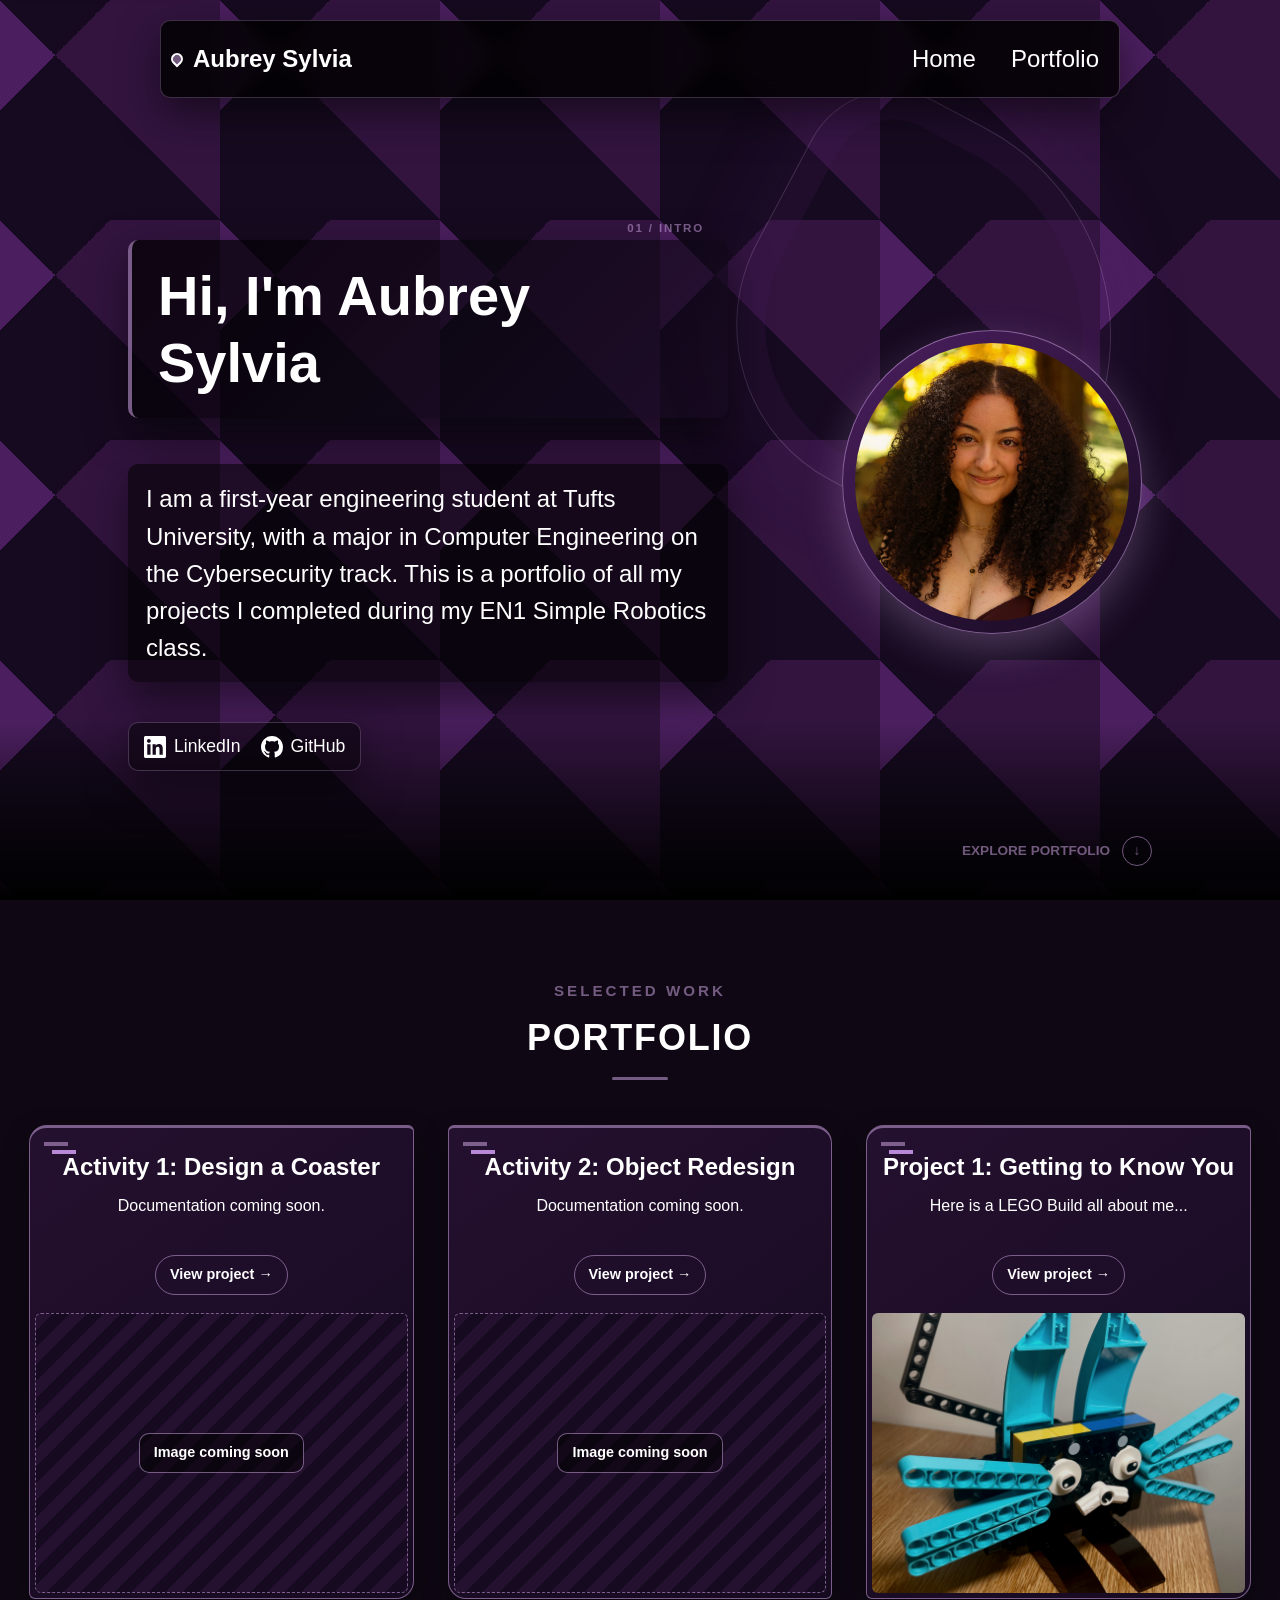
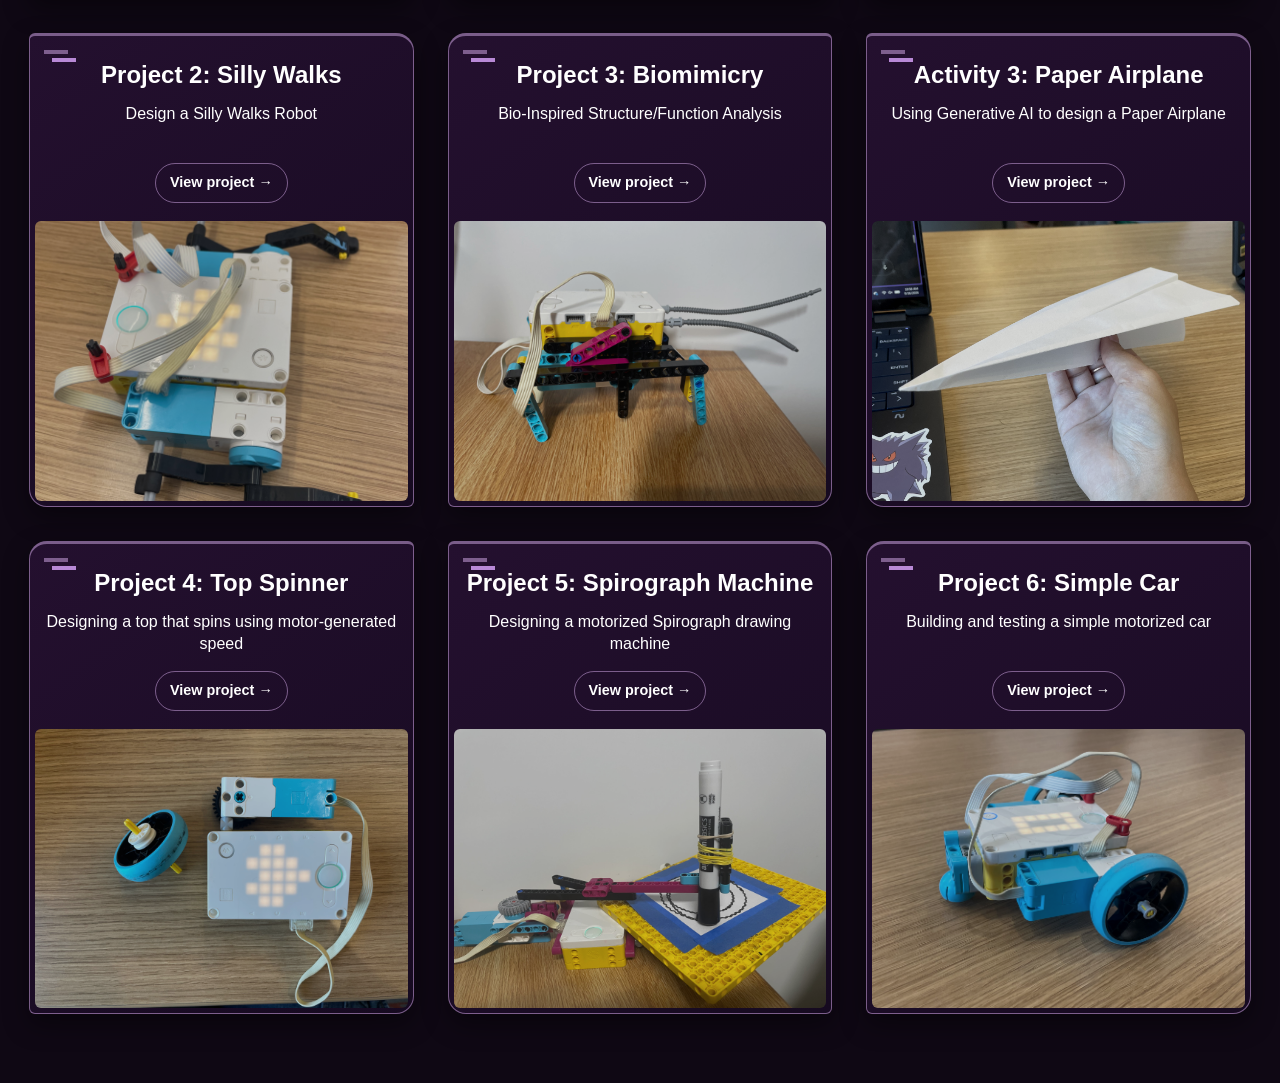
==== commit e6eb72df: "Updated top spinner documentation" ====
--- a/index.html
+++ b/index.html
@@ -124,9 +124,9 @@
         <article class="project-card">
             <a href="./project04.html" class="project-link">
                 <h2 class="project-title">Project 4: Top Spinner</h2>
-                <p class="project-desc">Documentation coming soon.</p>
+                <p class="project-desc">Designing a top that spins using motor-generated speed</p>
                 <span class="project-action">View project <span aria-hidden="true">&#8594;</span></span>
-                <div class="project-placeholder"><span>Image coming soon</span></div>
+                <img src="./images/TopSpinnerImage.jpeg" class="project-img" alt="Top spinner project photo">
             </a>
         </article>
 
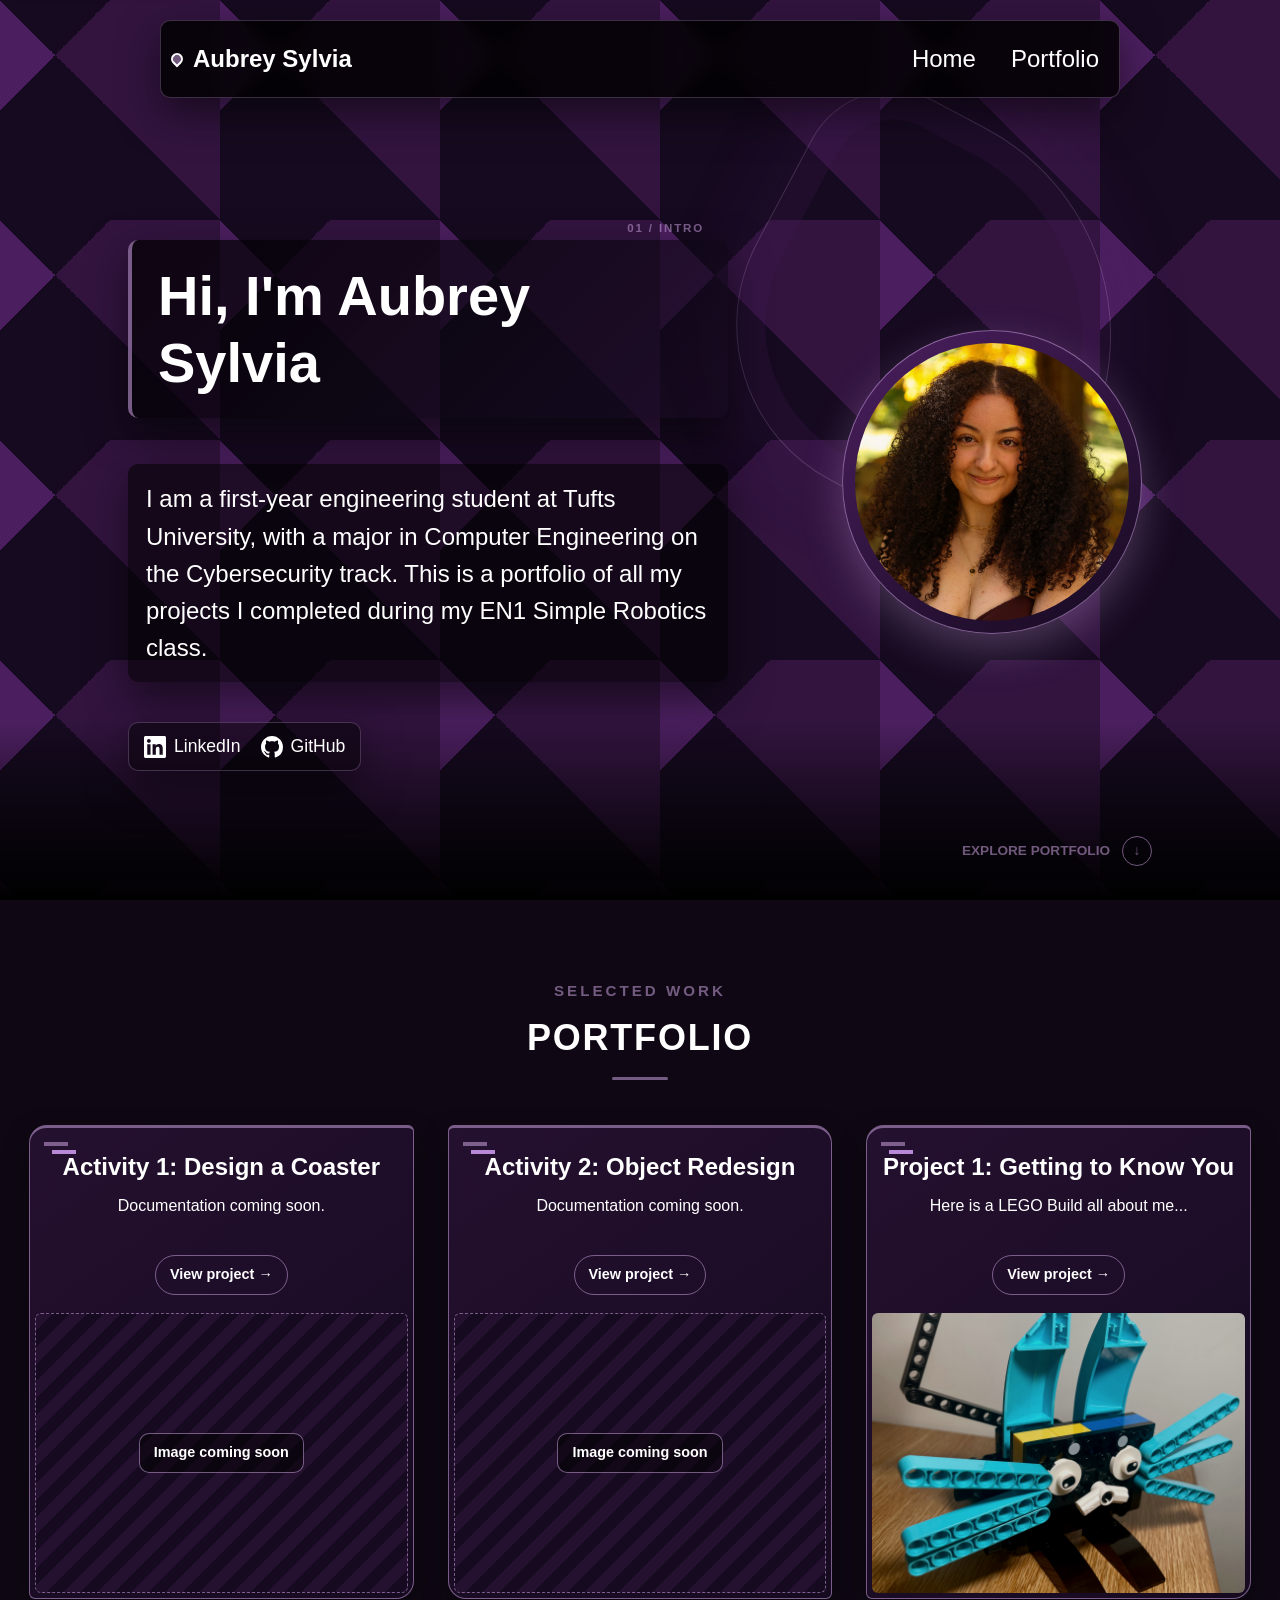
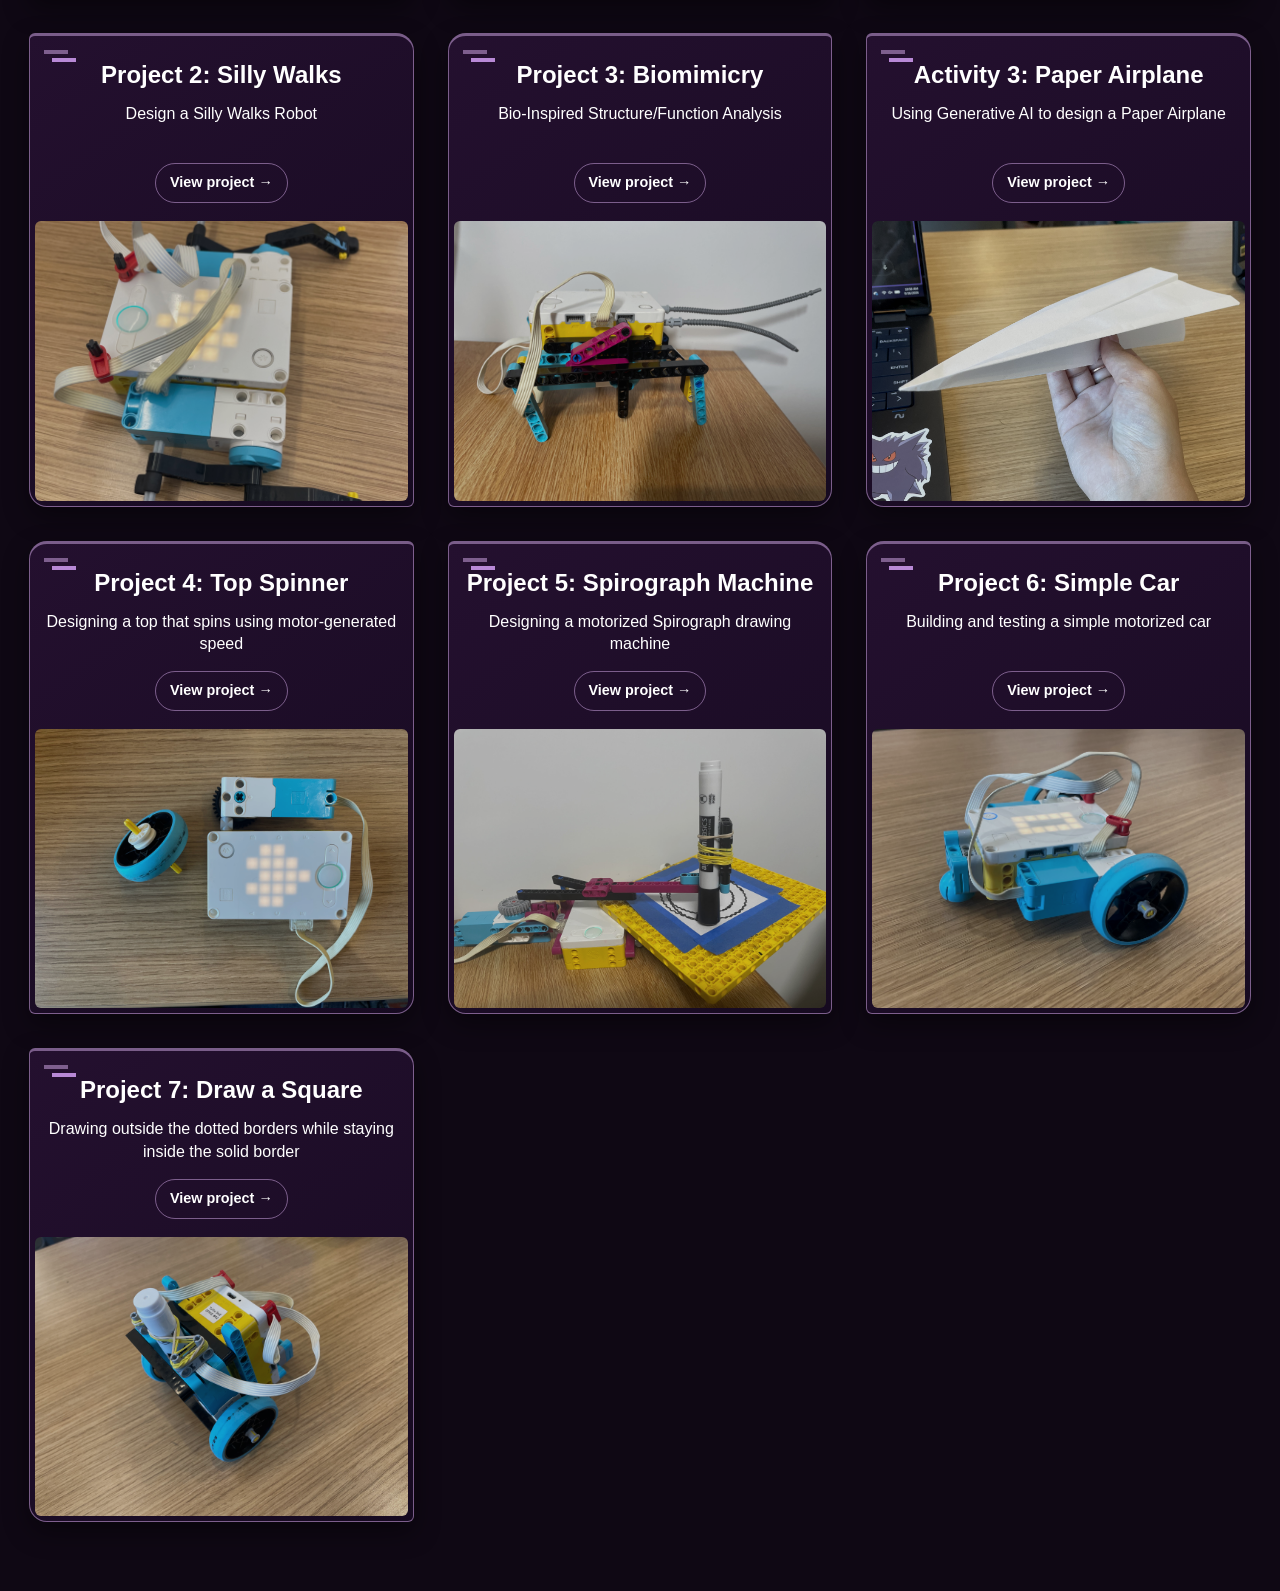
==== commit 47213ab2: "Updated Project 7" ====
--- a/index.html
+++ b/index.html
@@ -150,6 +150,16 @@
             </a>
         </article>
 
+        <!-- PROJECT -->
+        <article class="project-card">
+            <a href="./project07.html" class="project-link">
+                <h2 class="project-title">Project 7: Draw a Square</h2>
+                <p class="project-desc">Drawing outside the dotted borders while staying inside the solid border</p>
+                <span class="project-action">View project <span aria-hidden="true">&#8594;</span></span>
+                <img src="./images/DrawASquareRobotPhoto.jpeg" class="project-img" alt="Robot built for the Draw a Square project">
+            </a>
+        </article>
+
     </section>
     
 </body>
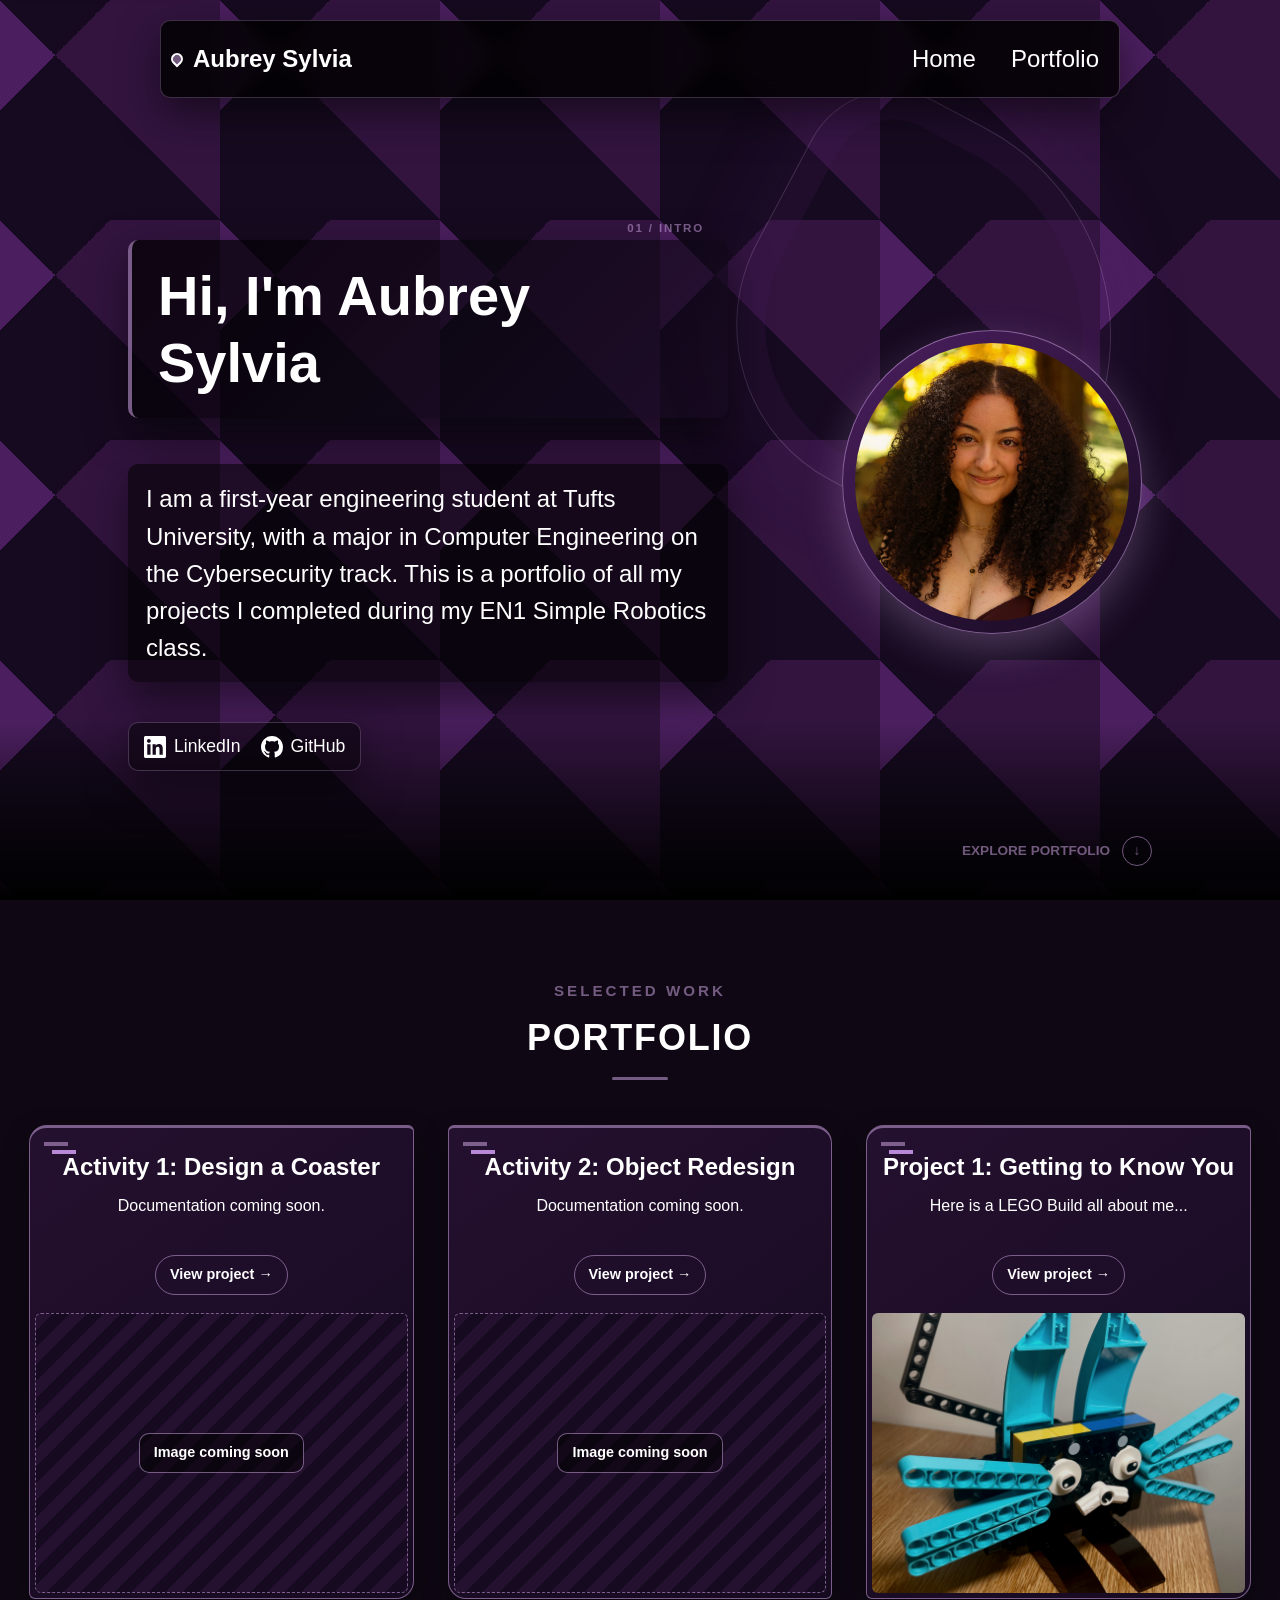
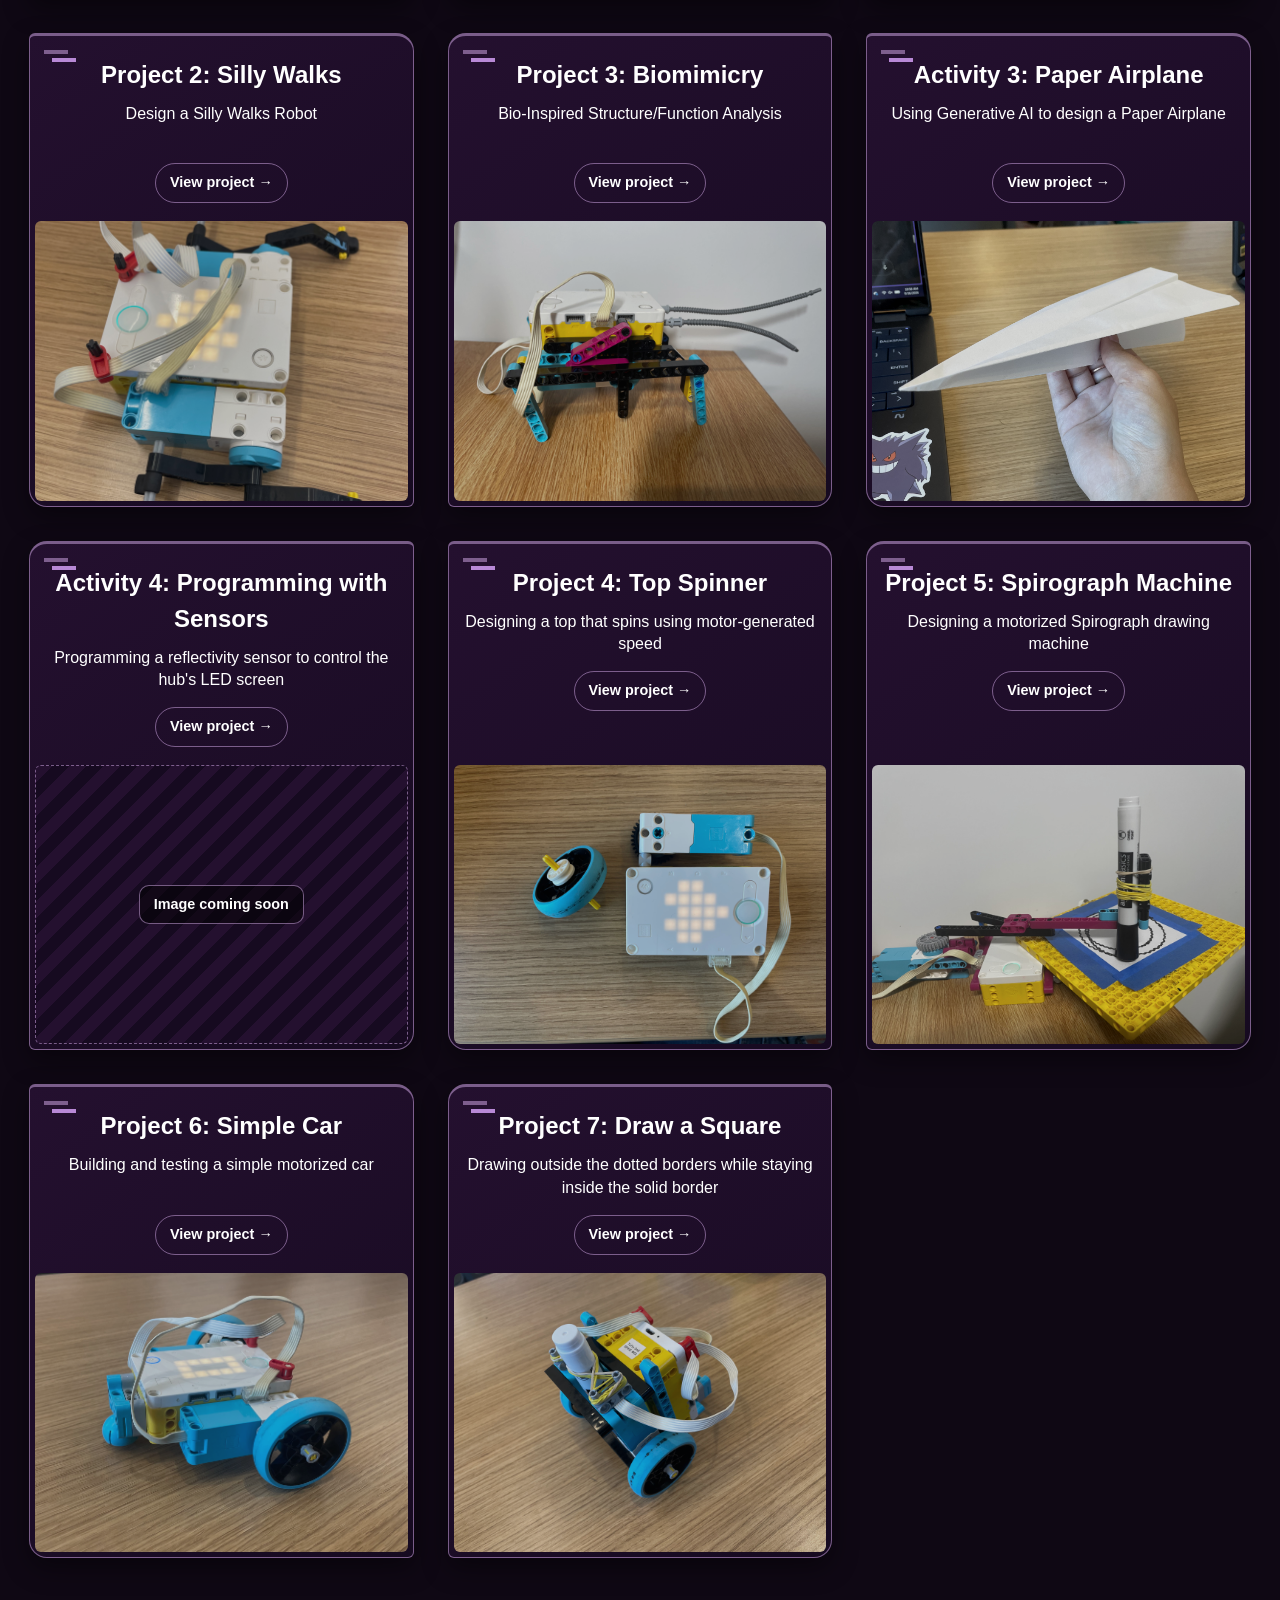
==== commit 10df74b0: "Created activity 4 project page" ====
--- a/index.html
+++ b/index.html
@@ -122,6 +122,16 @@
 
         <!-- PROJECT -->
         <article class="project-card">
+            <a href="./activity04.html" class="project-link">
+                <h2 class="project-title">Activity 4: Programming with Sensors</h2>
+                <p class="project-desc">Programming a reflectivity sensor to control the hub's LED screen</p>
+                <span class="project-action">View project <span aria-hidden="true">&#8594;</span></span>
+                <div class="project-placeholder"><span>Image coming soon</span></div>
+            </a>
+        </article>
+
+        <!-- PROJECT -->
+        <article class="project-card">
             <a href="./project04.html" class="project-link">
                 <h2 class="project-title">Project 4: Top Spinner</h2>
                 <p class="project-desc">Designing a top that spins using motor-generated speed</p>
